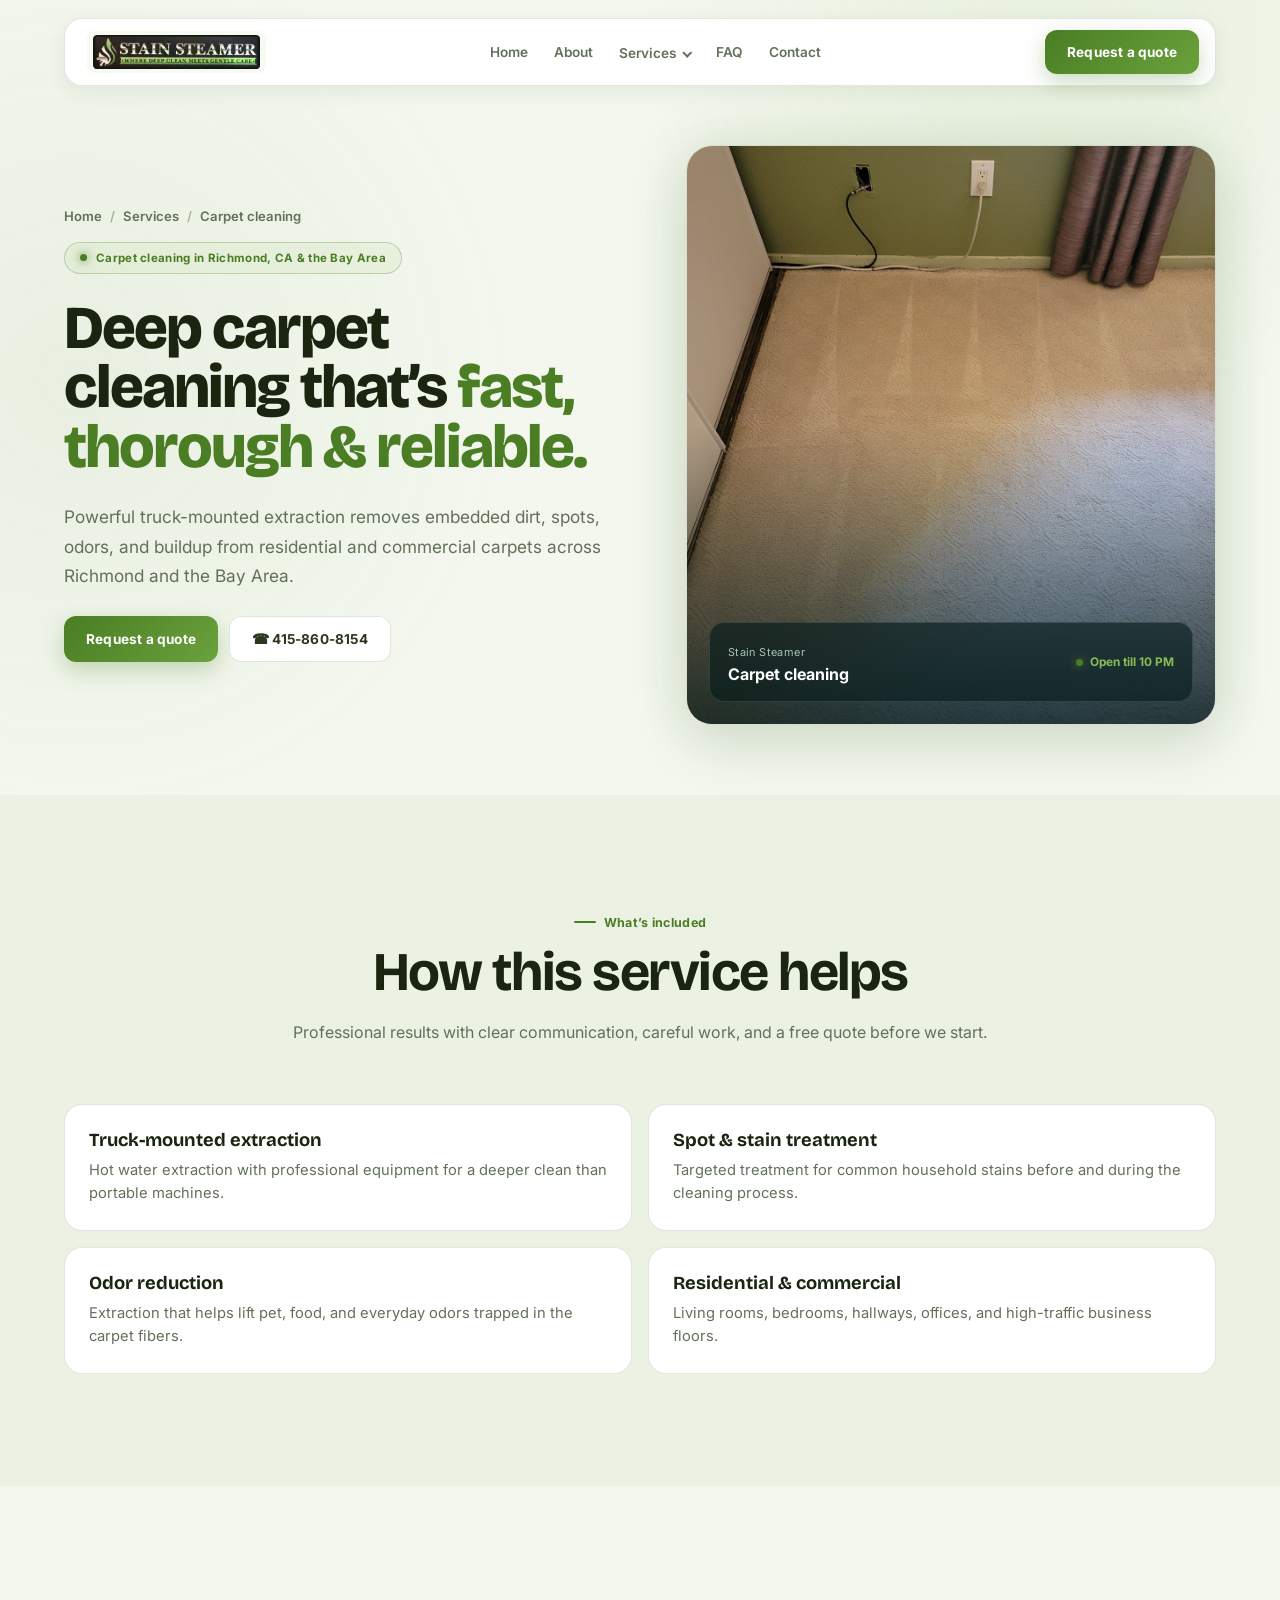
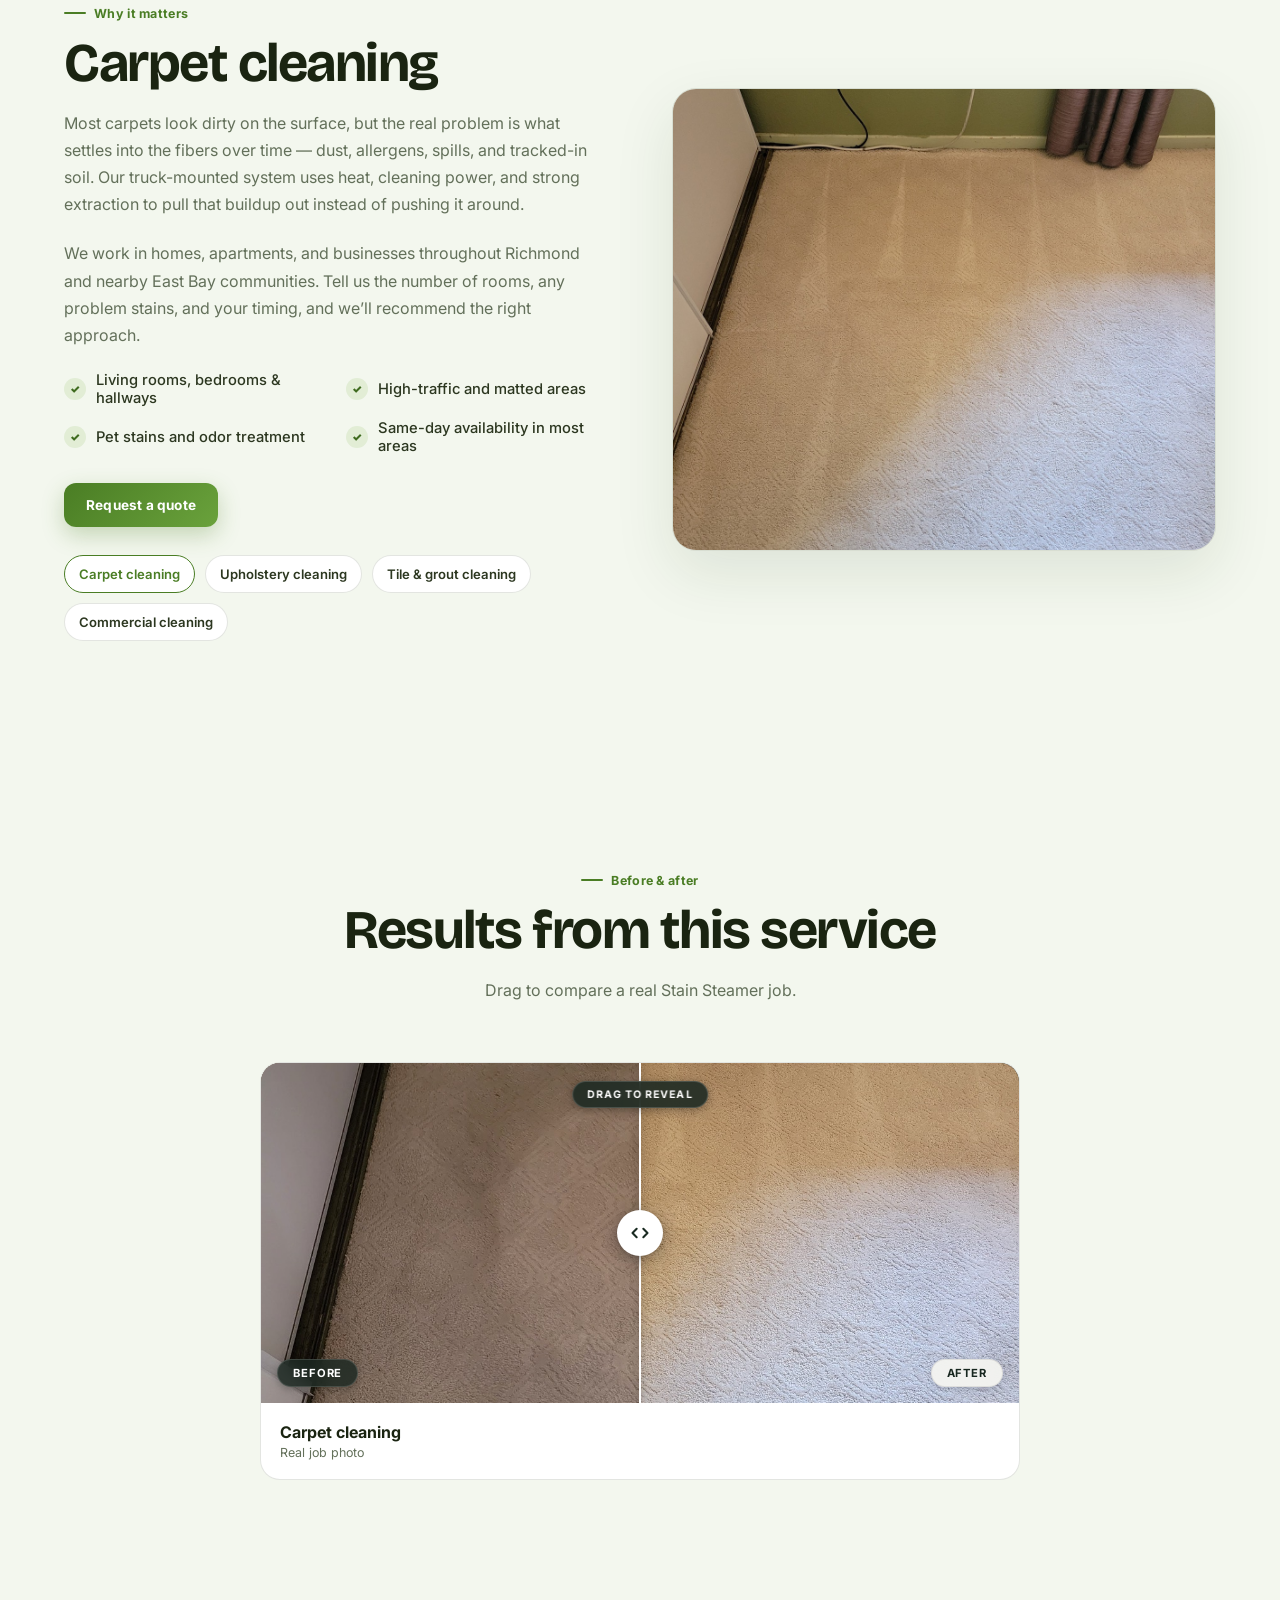
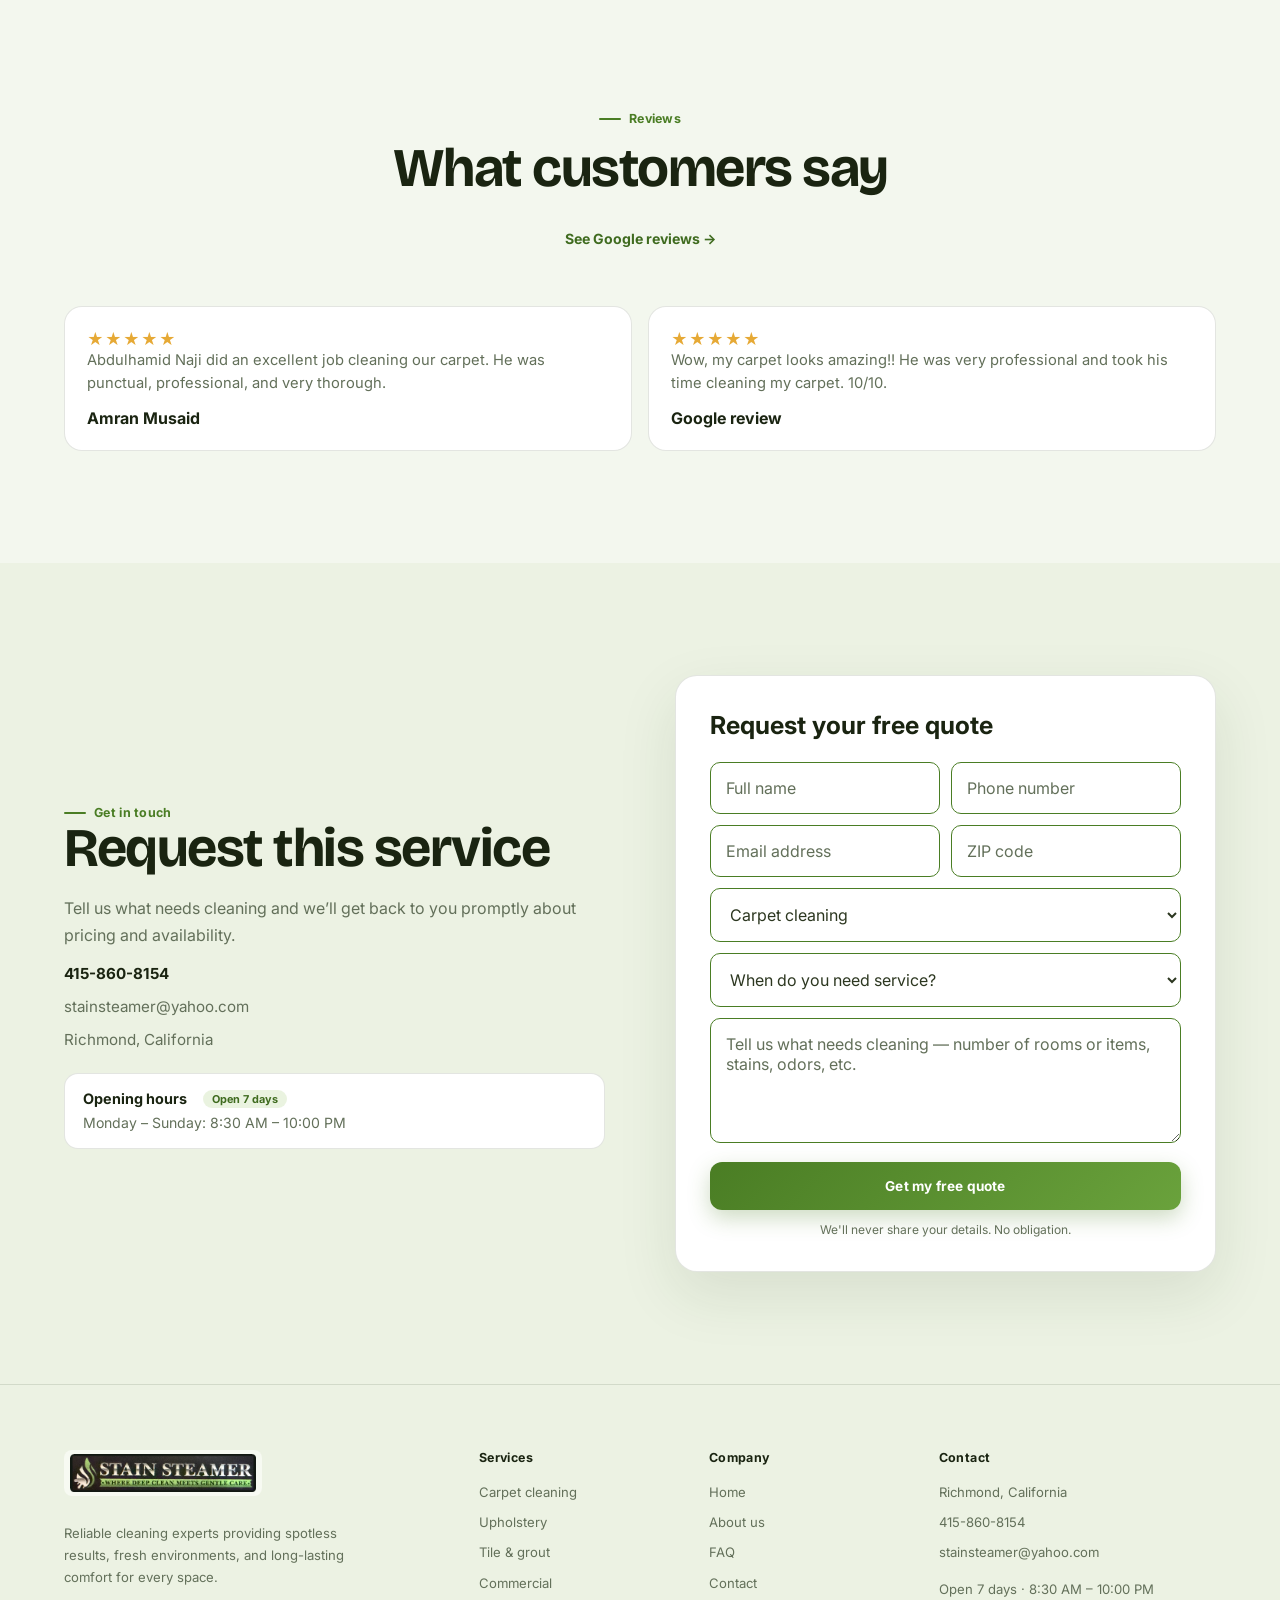
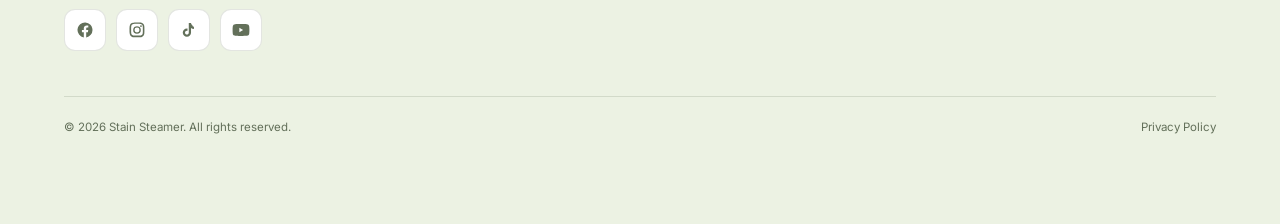
==== carpet-cleaning.html @ f177afd9 "hello" ====
<!DOCTYPE html>
<html lang="en">
  <head>
    <meta charset="UTF-8" />
    <meta name="viewport" content="width=device-width, initial-scale=1.0" />
    <meta name="color-scheme" content="light dark" />
    <meta name="theme-color" content="#f3f7ee" media="(prefers-color-scheme: light)" />
    <meta name="theme-color" content="#10160c" media="(prefers-color-scheme: dark)" />
    <meta name="robots" content="index, follow" />
    <title>Carpet Cleaning Richmond CA | Stain Steamer</title>
    <meta name="description" content="Professional truck-mounted carpet cleaning in Richmond, CA and the East Bay. Deep extraction for homes and businesses. Safe, thorough, and available 7 days a week." />
    <link rel="canonical" href="https://stainsteamerz.com/carpet-cleaning.html" />
    <link rel="icon" type="image/svg+xml" href="data:image/svg+xml,%3Csvg xmlns='http://www.w3.org/2000/svg' viewBox='0 0 36 36'%3E%3Crect width='36' height='36' rx='9' fill='%23f3f7ee'/%3E%3Cpath d='M27.5 8C15.5 8 9 15 9 23c0 1.3.2 2.6.6 3.8C21.5 25 27.5 17 27.5 8Z' fill='%234a7d24'/%3E%3Cpath d='M12 25.6C16 18.4 20.6 13.4 26 9.4' stroke='%238abb55' stroke-width='1.9' fill='none' stroke-linecap='round'/%3E%3C/svg%3E" />
    <link rel="preconnect" href="https://fonts.googleapis.com" />
    <link rel="preconnect" href="https://fonts.gstatic.com" crossorigin />
    <link href="https://fonts.googleapis.com/css2?family=Bricolage+Grotesque:opsz,wght@12..96,600;12..96,700;12..96,800&family=Inter:wght@400;500;600;700&display=swap" rel="stylesheet" />
    <link rel="stylesheet" href="style.css?v=20260921-8" />
    <script type="application/ld+json">
      {
        "@context": "https://schema.org",
        "@type": "Service",
        "name": "Carpet cleaning",
        "provider": {
          "@type": "LocalBusiness",
          "name": "Stain Steamer",
          "telephone": "+1-415-860-8154",
          "areaServed": "Richmond, CA"
        },
        "areaServed": "Richmond, CA",
        "serviceType": "Carpet cleaning"
      }
    </script>
  </head>
  <body>
    <a class="skip-link" href="#top">Skip to content</a>
    <header class="site-header">
      <div class="container nav">
        <a class="logo" href="index.html" aria-label="Stain Steamer home">
          <img src="images/logo.png" alt="Stain Steamer - Where Deep Clean Meets Gentle Care" class="logo-img" width="200" height="41" />
        </a>
        <nav class="desktop-nav" aria-label="Main navigation">
          <a href="index.html">Home</a>
          <a href="index.html#about">About</a>
      <div class="has-dropdown">
        <button type="button" class="nav-drop-toggle" aria-expanded="false" aria-haspopup="true">
          Services
          <span class="chevron" aria-hidden="true"></span>
        </button>
        <div class="nav-dropdown" role="menu">
          <a href="carpet-cleaning.html" role="menuitem" aria-current="page">Carpet cleaning</a>
          <a href="upholstery-cleaning.html" role="menuitem">Upholstery cleaning</a>
          <a href="tile-grout-cleaning.html" role="menuitem">Tile &amp; grout cleaning</a>
          <a href="commercial-cleaning.html" role="menuitem">Commercial cleaning</a>
        </div>
      </div>
          <a href="index.html#faq">FAQ</a>
          <a href="index.html#quote">Contact</a>
        </nav>
        <div class="nav-actions">
          <a href="#quote" class="btn nav-quote">Request a quote</a>
          <button class="menu-toggle" id="menuToggle" type="button" aria-label="Open menu" aria-expanded="false">
            <span></span><span></span><span></span>
          </button>
        </div>
      </div>
      <nav class="mobile-menu container" id="mobileMenu" aria-label="Mobile navigation">
        <a href="index.html">Home</a>
        <a href="index.html#about">About</a>
    <div class="has-dropdown">
      <button type="button" class="nav-drop-toggle" aria-expanded="false">
        Services
        <span class="chevron" aria-hidden="true"></span>
      </button>
      <div class="mobile-drop-panel">
        <a href="carpet-cleaning.html" aria-current="page">Carpet cleaning</a>
        <a href="upholstery-cleaning.html">Upholstery cleaning</a>
        <a href="tile-grout-cleaning.html">Tile &amp; grout cleaning</a>
        <a href="commercial-cleaning.html">Commercial cleaning</a>
      </div>
    </div>
        <a href="index.html#faq">FAQ</a>
        <a href="#quote" class="btn">Request a quote</a>
      </nav>
    </header>

    <main id="top">
      <section class="hero page-hero">
        <div class="container hero-grid">
          <div class="hero-content reveal">
            <div class="breadcrumb">
              <a href="index.html">Home</a>
              <span class="sep">/</span>
              <span>Services</span>
              <span class="sep">/</span>
              <span>Carpet cleaning</span>
            </div>
            <div class="hero-badge">
              <span class="dot"></span>
              Carpet cleaning in Richmond, CA &amp; the Bay Area
            </div>
            <h1>Deep carpet cleaning that’s <span class="accent">fast, thorough &amp; reliable.</span></h1>
            <p class="hero-copy">Powerful truck-mounted extraction removes embedded dirt, spots, odors, and buildup from residential and commercial carpets across Richmond and the Bay Area.</p>
            <div class="hero-actions">
              <a href="#quote" class="btn">Request a quote</a>
              <a href="tel:4158608154" class="btn btn-secondary">☎ 415-860-8154</a>
            </div>
          </div>
          <div class="visual reveal">
            <img src="images/room-after.jpeg" alt="Freshly cleaned carpet by Stain Steamer" width="1200" height="900" />
            <div class="visual-overlay"></div>
            <div class="visual-info">
              <div>
                <small>Stain Steamer</small>
                <strong>Carpet cleaning</strong>
              </div>
              <div class="availability">
                <span class="dot"></span>
                Open till 10 PM
              </div>
            </div>
          </div>
        </div>
      </section>

      <section class="section alt-section" id="details">
        <div class="container">
          <div class="section-title reveal">
            <div class="eyebrow">What’s included</div>
            <h2>How this service helps</h2>
            <p>Professional results with clear communication, careful work, and a free quote before we start.</p>
          </div>
          <div class="include-grid">
        <article class="include-card reveal">
          <h3>Truck-mounted extraction</h3>
          <p>Hot water extraction with professional equipment for a deeper clean than portable machines.</p>
        </article>
        <article class="include-card reveal">
          <h3>Spot & stain treatment</h3>
          <p>Targeted treatment for common household stains before and during the cleaning process.</p>
        </article>
        <article class="include-card reveal">
          <h3>Odor reduction</h3>
          <p>Extraction that helps lift pet, food, and everyday odors trapped in the carpet fibers.</p>
        </article>
        <article class="include-card reveal">
          <h3>Residential & commercial</h3>
          <p>Living rooms, bedrooms, hallways, offices, and high-traffic business floors.</p>
        </article>
          </div>
        </div>
      </section>

      <section class="section">
        <div class="container about-grid">
          <div class="about-copy reveal">
            <div class="eyebrow">Why it matters</div>
            <h2>Carpet cleaning</h2>
        <p>Most carpets look dirty on the surface, but the real problem is what settles into the fibers over time — dust, allergens, spills, and tracked-in soil. Our truck-mounted system uses heat, cleaning power, and strong extraction to pull that buildup out instead of pushing it around.</p>
        <p>We work in homes, apartments, and businesses throughout Richmond and nearby East Bay communities. Tell us the number of rooms, any problem stains, and your timing, and we’ll recommend the right approach.</p>
            <ul class="checklist">
          <li><span class="check">✓</span> Living rooms, bedrooms & hallways</li>
          <li><span class="check">✓</span> High-traffic and matted areas</li>
          <li><span class="check">✓</span> Pet stains and odor treatment</li>
          <li><span class="check">✓</span> Same-day availability in most areas</li>
            </ul>
            <a href="#quote" class="btn">Request a quote</a>
            <div class="other-services" aria-label="Other services">
          <a href="carpet-cleaning.html" aria-current="page">Carpet cleaning</a>
          <a href="upholstery-cleaning.html">Upholstery cleaning</a>
          <a href="tile-grout-cleaning.html">Tile &amp; grout cleaning</a>
          <a href="commercial-cleaning.html">Commercial cleaning</a>
            </div>
          </div>
          <div class="about-media reveal">
            <img src="images/room-after.jpeg" alt="Freshly cleaned carpet by Stain Steamer" loading="lazy" decoding="async" />
          </div>
        </div>
      </section>

      <section class="section service-page-results" id="results">
        <div class="container">
          <div class="section-title reveal">
            <div class="eyebrow">Before &amp; after</div>
            <h2>Results from this service</h2>
            <p>Drag to compare a real Stain Steamer job.</p>
          </div>
          <div class="results-grid">
            <article class="result-card reveal">
              <div class="result-images before-after-slider" style="--slider-pos: 50%;">
                <div class="slider-layer after-img">
                  <img src="images/room-after.jpeg" alt="Room carpet after cleaning" loading="lazy" decoding="async" draggable="false" />
                </div>
                <div class="slider-layer before-img">
                  <img src="images/room-before.jpeg" alt="Room carpet before cleaning" loading="lazy" decoding="async" draggable="false" />
                </div>
                <div class="slider-handle" aria-hidden="true">
                  <div class="slider-line"></div>
                  <span class="slider-badge-reveal">DRAG TO REVEAL</span>
                  <div class="slider-circle">
                    <svg width="20" height="20" viewBox="0 0 24 24" fill="none" stroke="currentColor" stroke-width="2.5" stroke-linecap="round" stroke-linejoin="round">
                      <polyline points="8 17 3 12 8 7"></polyline>
                      <polyline points="16 7 21 12 16 17"></polyline>
                    </svg>
                  </div>
                </div>
                <span class="slider-badge slider-badge-before" aria-hidden="true">Before</span>
                <span class="slider-badge slider-badge-after" aria-hidden="true">After</span>
                <input type="range" min="0" max="100" value="50" class="slider-range" aria-label="Drag to compare carpet before and after cleaning" />
              </div>
              <div class="result-content">
                <strong>Carpet cleaning</strong>
                <span>Real job photo</span>
              </div>
            </article>
          </div>
        </div>
      </section>
      <section class="section">
        <div class="container">
          <div class="section-title reveal">
            <div class="eyebrow">Reviews</div>
            <h2>What customers say</h2>
            <a class="google-reviews-link" href="https://www.google.com/search?q=Stain+Steamer+Carpet+Cleaning+Richmond+CA+reviews" target="_blank" rel="noopener">See Google reviews →</a>
          </div>
          <div class="mini-reviews">
            <article class="mini-review reveal">
              <div class="stars">★★★★★</div>
              <p>Abdulhamid Naji did an excellent job cleaning our carpet. He was punctual, professional, and very thorough.</p>
              <strong>Amran Musaid</strong>
            </article>
            <article class="mini-review reveal">
              <div class="stars">★★★★★</div>
              <p>Wow, my carpet looks amazing!! He was very professional and took his time cleaning my carpet. 10/10.</p>
              <strong>Google review</strong>
            </article>
          </div>
        </div>
      </section>
      <section class="section alt-section" id="quote">
        <div class="container quote-grid">
          <div class="quote-copy reveal">
            <div class="eyebrow">Get in touch</div>
            <h2>Request this service</h2>
            <p>Tell us what needs cleaning and we’ll get back to you promptly about pricing and availability.</p>
            <div class="contact">
              <strong>415-860-8154</strong>
            </div>
            <div class="contact">stainsteamer@yahoo.com</div>
            <div class="contact">Richmond, California</div>
            <div class="contact-hours">
              <strong>Opening hours <span class="open-pill">Open 7 days</span></strong>
              <span>Monday – Sunday: 8:30 AM – 10:00 PM</span>
            </div>
          </div>
          <form class="quote-form reveal" id="quoteForm">
            <h3>Request your free quote</h3>
            <input type="hidden" name="access_key" value="PASTE_YOUR_ACCESS_KEY_HERE" />
            <input type="hidden" name="subject" value="New quote request — Stain Steamer website" />
            <input type="hidden" name="from_name" value="Stain Steamer website" />
            <input type="checkbox" name="botcheck" class="hidden" style="display: none" tabindex="-1" autocomplete="off" />
            <div class="form-row">
              <input type="text" name="name" autocomplete="name" placeholder="Full name" required />
              <input type="tel" name="phone" autocomplete="tel" placeholder="Phone number" required />
            </div>
            <div class="form-row">
              <input type="email" name="email" autocomplete="email" placeholder="Email address" />
              <input type="text" name="zip" autocomplete="postal-code" placeholder="ZIP code" />
            </div>
            <select name="service" required>
          <option value="">Select a cleaning service</option>
          <option selected>Carpet cleaning</option>
          <option>Upholstery cleaning</option>
          <option>Tile &amp; grout cleaning</option>
          <option>Commercial cleaning</option>
          <option>Other</option>
            </select>
            <select name="timeline">
              <option value="">When do you need service?</option>
              <option>Today</option>
              <option>Tomorrow</option>
              <option>This week</option>
              <option>Flexible</option>
            </select>
            <textarea name="details" placeholder="Tell us what needs cleaning — number of rooms or items, stains, odors, etc."></textarea>
            <button type="submit" class="btn">Get my free quote</button>
            <p class="form-note">We'll never share your details. No obligation.</p>
          </form>
        </div>
      </section>
    </main>

    <footer>
      <div class="container">
        <div class="footer-grid">
          <div>
            <a class="logo" href="index.html" aria-label="Stain Steamer home">
              <img src="images/logo.png" alt="Stain Steamer - Where Deep Clean Meets Gentle Care" class="logo-img" width="200" height="41" />
            </a>
            <p>Reliable cleaning experts providing spotless results, fresh environments, and long-lasting comfort for every space.</p>
            <div class="footer-socials" aria-label="Social media">

          <a href="https://www.facebook.com/profile.php?id=61579876825430" aria-label="Facebook" target="_blank" rel="noopener">
            <svg viewBox="0 0 24 24"><path d="M22 12a10 10 0 1 0-11.6 9.9v-7H7.9V12h2.5V9.8c0-2.5 1.5-3.9 3.8-3.9 1.1 0 2.2.2 2.2.2v2.5h-1.2c-1.2 0-1.6.7-1.6 1.5V12h2.7l-.4 2.9h-2.3v7A10 10 0 0 0 22 12Z"/></svg>
          </a>
          <a href="https://www.instagram.com/stainsteamer" aria-label="Instagram" target="_blank" rel="noopener">
            <svg viewBox="0 0 24 24"><path d="M12 2c2.7 0 3.1 0 4.1.1 1.1 0 1.8.2 2.4.5.7.2 1.2.6 1.7 1.1.5.5.9 1 1.1 1.7.3.6.5 1.3.5 2.4.1 1 .1 1.4.1 4.1s0 3.1-.1 4.1c0 1.1-.2 1.8-.5 2.4a4.7 4.7 0 0 1-1.1 1.7 4.7 4.7 0 0 1-1.7 1.1c-.6.3-1.3.5-2.4.5-1 .1-1.4.1-4.1.1s-3.1 0-4.1-.1c-1.1 0-1.8-.2-2.4-.5a4.7 4.7 0 0 1-1.7-1.1 4.7 4.7 0 0 1-1.1-1.7c-.3-.6-.5-1.3-.5-2.4C2 15.1 2 14.7 2 12s0-3.1.1-4.1c0-1.1.2-1.8.5-2.4A4.7 4.7 0 0 1 3.7 3.8 4.7 4.7 0 0 1 5.4 2.7c.6-.3 1.3-.5 2.4-.5C8.9 2 9.3 2 12 2Zm0 1.8c-2.7 0-3 0-4 .1-.9 0-1.4.2-1.7.3-.4.2-.7.4-1 .7-.3.3-.5.6-.7 1-.1.3-.3.8-.3 1.7-.1 1-.1 1.3-.1 4s0 3 .1 4c0 .9.2 1.4.3 1.7.2.4.4.7.7 1 .3.3.6.5 1 .7.3.1.8.3 1.7.3 1 .1 1.3.1 4 .1s3 0 4-.1c.9 0 1.4-.2 1.7-.3.4-.2.7-.4 1-.7.3-.3.5-.6.7-1 .1-.3.3-.8.3-1.7.1-1 .1-1.3.1-4s0-3-.1-4c0-.9-.2-1.4-.3-1.7a2.7 2.7 0 0 0-.7-1 2.7 2.7 0 0 0-1-.7c-.3-.1-.8-.3-1.7-.3-1-.1-1.3-.1-4-.1Zm0 3.1a5.1 5.1 0 1 1 0 10.2 5.1 5.1 0 0 1 0-10.2Zm0 1.8a3.3 3.3 0 1 0 0 6.6 3.3 3.3 0 0 0 0-6.6Zm5.3-3.1a1.2 1.2 0 1 1 0 2.4 1.2 1.2 0 0 1 0-2.4Z"/></svg>
          </a>
          <a href="https://www.tiktok.com/@stainsteamercarpetclean" aria-label="TikTok" target="_blank" rel="noopener">
            <svg viewBox="0 0 24 24"><path d="M16.6 5.8c-1-.7-1.7-1.7-1.9-2.9V2.5h-3v13c0 1.4-1.1 2.5-2.5 2.5S6.7 16.9 6.7 15.5 7.8 13 9.2 13c.3 0 .5 0 .8.1v-3c-.3 0-.5-.1-.8-.1a5.5 5.5 0 1 0 5.5 5.5V9.3c1.1.8 2.5 1.3 3.9 1.3v-3c-.8 0-1.5-.3-2-.8Z"/></svg>
          </a>
          <a href="https://youtube.com/@stainsteamer" aria-label="YouTube" target="_blank" rel="noopener">
            <svg viewBox="0 0 24 24"><path d="M23 7.5s-.2-1.6-.9-2.3c-.9-.9-1.8-.9-2.3-1C16.7 4 12 4 12 4h0s-4.7 0-7.8.2c-.5.1-1.4.1-2.3 1-.7.7-.9 2.3-.9 2.3S.8 9.4.8 11.3v1.4c0 1.9.2 3.8.2 3.8s.2 1.6.9 2.3c.9.9 2 .9 2.5 1 1.8.2 7.6.2 7.6.2s4.7 0 7.8-.2c.5-.1 1.4-.1 2.3-1 .7-.7.9-2.3.9-2.3s.2-1.9.2-3.8v-1.4c0-1.9-.2-3.8-.2-3.8ZM9.8 15.1V8.9l5 3.1-5 3.1Z"/></svg>
          </a>

            </div>
          </div>
          <div>
            <h4>Services</h4>
            <a href="carpet-cleaning.html" aria-current="page">Carpet cleaning</a>
            <a href="upholstery-cleaning.html">Upholstery</a>
            <a href="tile-grout-cleaning.html">Tile &amp; grout</a>
            <a href="commercial-cleaning.html">Commercial</a>
          </div>
          <div>
            <h4>Company</h4>
            <a href="index.html">Home</a>
            <a href="index.html#about">About us</a>
            <a href="index.html#faq">FAQ</a>
            <a href="index.html#quote">Contact</a>
          </div>
          <div>
            <h4>Contact</h4>
            <p>Richmond, California</p>
            <a href="tel:4158608154">415-860-8154</a>
            <a href="mailto:stainsteamer@yahoo.com">stainsteamer@yahoo.com</a>
            <p>Open 7 days · 8:30 AM – 10:00 PM</p>
          </div>
        </div>
        <div class="copyright">
          <span>© <span id="year">2026</span> Stain Steamer. All rights reserved.</span>
          <span><a href="privacy-policy.html">Privacy Policy</a></span>
        </div>
      </div>
    </footer>
    <a href="tel:4158608154" class="mobile-call">☎ Call 415-860-8154</a>
    <script src="script.js?v=20260921-6" defer></script>
  </body>
</html>
---- style.css ----
/* =========================================
STAIN STEAMER
Palette grounded in water, steam & fresh-clean.
One bold color (teal) spent on the hero + CTAs;
everything else kept quiet and disciplined.
========================================= */
/* =========================================
LIGHT MODE (default)
========================================= */

:root {
  color-scheme: light dark;

  --bg: #f3f7ee;
  --bg2: #ecf2e3;
  --surface: #ffffff;
  --surface2: #f2f6ec;

  --text: #2c3720;
  --heading: #1a2411;
  --muted: #63705a;

  /* Brand leaf green — pulled from the logo */
  --green: #4a7d24; /* primary fill / buttons (white text passes AA) */
  --green-deep: #3f6b1f; /* links & eyebrows on light bg */
  --leaf: #8abb55; /* bright highlight from the logo, decorative */

  /* Warm accent, used sparingly (stars only) */
  --gold: #e6a935;

  --border: rgba(26, 45, 12, 0.12);
  --nav-bg: #ffffff;
  --dropdown-bg: #ffffff;
  --input-bg: #ffffff;

  --shadow: 0 22px 60px rgba(30, 55, 15, 0.1);
  --shadow-sm: 0 6px 20px rgba(30, 55, 15, 0.07);
  --glow: 0 0 60px rgba(74, 125, 36, 0.14);

  /* Gradients — kept tight so white button text stays readable */
  --grad-green: linear-gradient(135deg, #4a7d24, #6aa23c);
  --btn-text: #ffffff;
}

/* =========================================
  AUTOMATIC DARK MODE
  Follows the OS / device setting.
  ========================================= */

@media (prefers-color-scheme: dark) {
  :root {
    --bg: #10160c;
    --bg2: #131b0d;
    --surface: #18210f;
    --surface2: #1c2713;

    --text: #e3ead8;
    --heading: #f3f7ec;
    --muted: #99a88b;

    --green: #86c352; /* brightened leaf for dark backgrounds */
    --green-deep: #6aa23c;
    --leaf: #a6d977;

    --gold: #f2c14e;

    --border: rgba(180, 220, 150, 0.13);
    --nav-bg: #131b0d;
    --dropdown-bg: #24351a;
    --input-bg: rgba(255, 255, 255, 0.04);

    --shadow: 0 28px 70px rgba(0, 0, 0, 0.42);
    --shadow-sm: 0 8px 24px rgba(0, 0, 0, 0.32);
    --glow: 0 0 60px rgba(134, 195, 82, 0.2);

    --grad-green: linear-gradient(135deg, #6aa23c, #8abb55);
    --btn-text: #0e1f07;
  }
}
/* =========================================
  RESET
  ========================================= */

* {
  box-sizing: border-box;
  margin: 0;
  padding: 0;
}
html {
  scroll-behavior: smooth;
  scroll-padding-top: 110px;
}
body {
  font-family: Inter, -apple-system, BlinkMacSystemFont, "Segoe UI", sans-serif;
  background: var(--bg);
  color: var(--text);
  overflow-x: hidden;
  -webkit-font-smoothing: antialiased;
  transition: background-color 0.3s ease, color 0.3s ease;
}

/* Soft steam wash in the corners */
body::before {
  content: "";
  position: fixed;
  inset: 0;
  z-index: -1;
  pointer-events: none;
  background: radial-gradient(
      circle at 82% 4%,
      rgba(138, 187, 85, 0.1),
      transparent 30%
    ),
    radial-gradient(circle at 6% 42%, rgba(74, 125, 36, 0.06), transparent 34%);
}

a {
  color: inherit;
  text-decoration: none;
}

img {
  width: 100%;
  display: block;
}

button,
input,
select,
textarea {
  font: inherit;
}

/* =========================================
  DISPLAY / HEADING TYPE
  Bricolage Grotesque for personality,
  Inter for body. Loaded in the HTML head.
  ========================================= */

.logo,
.hero h1,
.page-hero h1,
.section-title h2,
.area-grid h2,
.quote-copy h2,
.faq-head h2,
.same-day-box h2,
.about-copy h2,
.service-content h3,
.include-card h3 {
  font-family: "Bricolage Grotesque", Inter, sans-serif;
}

/* =========================================
  ACCESSIBILITY
  ========================================= */

button:focus-visible,
a:focus-visible,
input:focus-visible,
select:focus-visible,
textarea:focus-visible {
  outline: 3px solid var(--green);
  outline-offset: 3px;
}

/* =========================================
  GLOBAL
  ========================================= */

.container {
  width: min(1180px, 90%);
  margin: 0 auto;
}

.section {
  padding: 112px 0;
}

.alt-section {
  background: var(--bg2);
}

.eyebrow {
  display: inline-flex;
  align-items: center;
  gap: 8px;
  color: var(--green);
  font-size: 0.78rem;
  font-weight: 700;
  letter-spacing: 0.3px;
}

.eyebrow::before {
  content: "";
  width: 22px;
  height: 2px;
  border-radius: 2px;
  background: var(--green);
}

.section-title {
  text-align: center;
  max-width: 720px;
  margin: 0 auto 58px;
}

.section-title .eyebrow {
  margin-bottom: 14px;
}

.section-title h2,
.area-grid h2,
.quote-copy h2,
.about-copy h2 {
  color: var(--heading);
  font-size: clamp(2.2rem, 5vw, 3.4rem);
  line-height: 1.05;
  letter-spacing: -1.5px;
  margin: 0 0 18px;
}

.section-title p,
.area-grid p,
.quote-copy p {
  color: var(--muted);
  line-height: 1.7;
}

/* =========================================
  NAV
  ========================================= */

.site-header {
  position: fixed;
  top: 18px;
  left: 0;
  right: 0;
  z-index: 1000;
}

.nav {
  min-height: 68px;
  display: flex;
  align-items: center;
  justify-content: space-between;
  gap: 20px;
  padding: 0 16px 0 22px;
  overflow: visible;
  background: var(--nav-bg);
  border: 1px solid var(--border);
  border-radius: 18px;
  box-shadow: var(--shadow-sm);
}

.logo {
  display: inline-flex;
  align-items: center;
  text-decoration: none;
  line-height: 1;
}

.logo-img {
  height: 42px;
  width: auto;
  max-width: 220px;
  object-fit: contain;
  display: block;
  border-radius: 8px;
  background: #f7faf2;
  padding: 4px 6px;
  transition: transform 0.2s ease;
}

.logo:hover .logo-img {
  transform: scale(1.02);
}

footer .logo-img {
  height: 46px;
  max-width: 240px;
  margin-bottom: 12px;
}

.desktop-nav {
  display: flex;
  align-items: center;
  gap: 26px;
}

.desktop-nav a,
.desktop-nav .nav-drop-toggle {
  font-size: 0.85rem;
  font-weight: 600;
  color: var(--muted);
  transition: color 0.2s;
}

.desktop-nav a:hover,
.desktop-nav .nav-drop-toggle:hover,
.desktop-nav .has-dropdown.open .nav-drop-toggle,
.desktop-nav a[aria-current="page"] {
  color: var(--green);
}

.has-dropdown {
  position: relative;
}

.nav-drop-toggle {
  display: inline-flex;
  align-items: center;
  gap: 7px;
  padding: 0;
  border: 0;
  background: none;
  cursor: pointer;
  font: inherit;
}

.nav-drop-toggle .chevron {
  width: 7px;
  height: 7px;
  border-right: 2px solid currentColor;
  border-bottom: 2px solid currentColor;
  transform: rotate(45deg) translateY(-1px);
  transition: transform 0.2s ease;
}

.has-dropdown.open .nav-drop-toggle .chevron {
  transform: rotate(225deg) translateY(-1px);
}

.nav-dropdown {
  position: absolute;
  top: calc(100% + 14px);
  left: 50%;
  min-width: 240px;
  padding: 8px;
  background: #f7faf2;
  border: 1px solid rgba(26, 45, 12, 0.14);
  border-radius: 14px;
  box-shadow: 0 18px 44px rgba(0, 0, 0, 0.28);
  transform: translateX(-50%) translateY(6px);
  opacity: 0;
  visibility: hidden;
  pointer-events: none;
  z-index: 40;
  transition: opacity 0.18s ease, transform 0.18s ease, visibility 0.18s ease;
}

.desktop-nav .has-dropdown:hover .nav-dropdown,
.desktop-nav .has-dropdown:focus-within .nav-dropdown,
.desktop-nav .has-dropdown.open .nav-dropdown {
  opacity: 1;
  visibility: visible;
  pointer-events: auto;
  transform: translateX(-50%) translateY(0);
}

.desktop-nav .nav-dropdown a {
  display: block;
  padding: 11px 12px;
  border-radius: 10px;
  color: #1a2411;
  font-size: 0.84rem;
  font-weight: 600;
  white-space: nowrap;
}

.desktop-nav .nav-dropdown a:hover,
.desktop-nav .nav-dropdown a[aria-current="page"] {
  background: rgba(74, 125, 36, 0.12);
  color: #4a7d24;
}

.mobile-drop-panel {
  display: none;
  padding: 0 4px 8px 12px;
}

.nav-actions {
  display: flex;
  align-items: center;
  gap: 10px;
}

/* =========================================
  BUTTON
  ========================================= */

.btn {
  display: inline-flex;
  align-items: center;
  justify-content: center;
  gap: 8px;
  padding: 14px 22px;
  border: 0;
  border-radius: 12px;
  background: var(--grad-green);
  color: var(--btn-text);
  font-size: 0.85rem;
  font-weight: 700;
  letter-spacing: 0.2px;
  cursor: pointer;
  box-shadow: 0 8px 22px rgba(74, 125, 36, 0.28);
  transition: transform 0.22s ease, box-shadow 0.22s ease;
}

.btn:hover {
  transform: translateY(-2px);
  box-shadow: 0 14px 34px rgba(74, 125, 36, 0.36);
}

.btn-secondary {
  background: var(--surface);
  color: var(--text);
  border: 1px solid var(--border);
  box-shadow: none;
}

.btn-secondary:hover {
  border-color: var(--green);
  color: var(--green);
  box-shadow: none;
}

/* =========================================
  HAMBURGER
  ========================================= */

.menu-toggle {
  width: 42px;
  height: 42px;
  display: none;
  place-items: center;
  padding: 10px;
  border: 1px solid var(--border);
  border-radius: 12px;
  background: var(--surface);
  color: var(--text);
  cursor: pointer;
}

.menu-toggle span {
  width: 19px;
  height: 2px;
  display: block;
  margin: 3px auto;
  border-radius: 20px;
  background: currentColor;
}

.mobile-menu {
  display: none;
}

/* =========================================
  HERO
  ========================================= */

.hero {
  min-height: 100svh;
  display: flex;
  align-items: center;
  padding: 145px 0 85px;
}

.hero-grid {
  display: grid;
  grid-template-columns: 1.05fr 1fr;
  align-items: center;
  gap: 65px;
}

.hero-badge {
  display: inline-flex;
  align-items: center;
  gap: 9px;
  padding: 8px 15px;
  border: 1px solid rgba(74, 125, 36, 0.28);
  background: rgba(138, 187, 85, 0.08);
  border-radius: 50px;
  color: var(--green);
  font-size: 0.72rem;
  font-weight: 700;
  letter-spacing: 0.3px;
  margin-bottom: 24px;
}

.dot {
  width: 7px;
  height: 7px;
  border-radius: 50%;
  background: var(--green);
  box-shadow: 0 0 10px var(--green);
}

.hero h1 {
  color: var(--heading);
  font-size: clamp(3rem, 6.4vw, 5rem);
  line-height: 0.98;
  letter-spacing: -2.5px;
  font-weight: 800;
}

.hero h1 .accent {
  color: var(--green);
}

.hero-copy {
  max-width: 540px;
  margin: 26px 0;
  color: var(--muted);
  font-size: 1.08rem;
  line-height: 1.7;
}

.hero-actions {
  display: flex;
  flex-wrap: wrap;
  gap: 11px;
}

.hero-trust {
  display: flex;
  flex-wrap: wrap;
  gap: 10px 22px;
  margin-top: 30px;
  color: var(--muted);
  font-size: 0.82rem;
  font-weight: 600;
}

.hero-trust span {
  display: inline-flex;
  align-items: center;
  gap: 7px;
}

.hero-trust .tick {
  color: var(--green);
  font-weight: 800;
}

/* =========================================
  HERO IMAGE
  ========================================= */

.visual {
  position: relative;
  height: 580px;
  overflow: hidden;
  border: 1px solid var(--border);
  border-radius: 26px;
  box-shadow: var(--shadow), var(--glow);
}

.visual > img {
  width: 100%;
  height: 100%;
  object-fit: cover;
}

.visual-overlay {
  position: absolute;
  inset: 0;
  background: linear-gradient(to top, rgba(6, 27, 26, 0.82), transparent 52%);
}

.visual-info {
  position: absolute;
  left: 22px;
  right: 22px;
  bottom: 22px;
  display: flex;
  align-items: center;
  justify-content: space-between;
  gap: 15px;
  padding: 17px 18px;
  background: rgba(6, 27, 26, 0.62);
  color: #ffffff;
  border: 1px solid rgba(255, 255, 255, 0.12);
  border-radius: 15px;
  backdrop-filter: blur(16px);
}

.visual-info small {
  color: #a7c4c0;
  font-size: 0.68rem;
  letter-spacing: 0.4px;
}

.visual-info strong {
  display: block;
  margin-top: 4px;
  font-weight: 700;
}

.availability {
  display: flex;
  align-items: center;
  gap: 7px;
  color: var(--leaf);
  font-size: 0.74rem;
  font-weight: 700;
  white-space: nowrap;
}

/* =========================================
  TRUST BAR
  ========================================= */

.trust {
  border-top: 1px solid var(--border);
  border-bottom: 1px solid var(--border);
  background: var(--surface);
}

.trust-grid {
  min-height: 104px;
  display: grid;
  grid-template-columns: repeat(4, 1fr);
  align-items: center;
}

.trust-item {
  padding: 22px 20px;
  text-align: center;
  border-right: 1px solid var(--border);
}

.trust-item {
  border-right: 0;
}

.trust-item strong {
  display: block;
  color: var(--heading);
  font-size: 1.05rem;
  margin-bottom: 5px;
}

.trust-item span {
  color: var(--muted);
  font-size: 0.72rem;
  letter-spacing: 0.3px;
}

.stars {
  color: var(--gold) !important;
  letter-spacing: 1px;
}

/* =========================================
  SERVICES (bento)
  No numbered markers — these are parallel
  categories, not an ordered sequence.
  ========================================= */

.bento {
  display: grid;
  grid-template-columns: 1fr 1fr;
  gap: 18px;
}

.service-card {
  position: relative;
  overflow: hidden;
  min-height: 320px;
  padding: 32px;
  display: flex;
  align-items: flex-end;
  background: var(--surface);
  border: 1px solid var(--border);
  border-radius: 22px;
  cursor: pointer;
  transition: transform 0.3s ease, border-color 0.3s ease;
}

.service-card img {
  position: absolute;
  inset: 0;
  width: 100%;
  height: 100%;
  object-fit: cover;
  opacity: 0.55;
  transition: transform 0.6s ease;
}

.service-card::after {
  content: "";
  position: absolute;
  inset: 0;
  background: linear-gradient(
    100deg,
    rgba(6, 27, 26, 0.94),
    rgba(6, 27, 26, 0.35) 78%
  );
}

.service-card:hover {
  transform: translateY(-5px);
  border-color: var(--green);
}

.service-card:hover img {
  transform: scale(1.05);
}

.service-content {
  z-index: 2;
  max-width: 440px;
  color: #ffffff;
}

.service-tag {
  display: inline-block;
  padding: 5px 11px;
  margin-bottom: 14px;
  background: rgba(138, 187, 85, 0.16);
  border: 1px solid rgba(138, 187, 85, 0.4);
  border-radius: 50px;
  color: var(--leaf);
  font-size: 0.68rem;
  font-weight: 700;
  letter-spacing: 0.4px;
}

.service-content h3 {
  margin: 0 0 10px;
  font-size: 1.75rem;
  font-weight: 700;
  line-height: 1.1;
}

.service-content p {
  color: #c4d4d1;
  font-size: 0.9rem;
  line-height: 1.6;
}

.service-content .service-link {
  display: inline-flex;
  align-items: center;
  gap: 6px;
  margin-top: 16px;
  color: var(--leaf);
  font-size: 0.8rem;
  font-weight: 700;
}

.service-content .service-link::after {
  content: "";
  position: absolute;
  inset: 0;
  z-index: 3;
}

.service-content .service-link:hover {
  gap: 10px;
}

/* =========================================
  RESULTS (before / after)
  The "before" tile is desaturated + darkened
  so the contrast reads even with placeholder
  photos. Swap in real job photos to replace.
  ========================================= */

.results-grid {
  display: grid;
  grid-template-columns: repeat(auto-fit, minmax(320px, 1fr));
  gap: 20px;
}

.reviews-grid {
  display: grid;
  grid-template-columns: repeat(2, 1fr);
  gap: 18px;
}

.result-card,
.review-card,
.feature-card,
.process-card {
  overflow: hidden;
  background: var(--surface);
  border: 1px solid var(--border);
  border-radius: 20px;
}

.result-images {
  position: relative;
  height: 340px;
  background: #0f1c16;
}

.before-after-slider {
  position: relative;
  height: 340px;
  overflow: hidden;
  user-select: none;
  -webkit-user-select: none;
  touch-action: pan-y;
  cursor: ew-resize;
}

.before-after-slider .slider-layer {
  position: absolute;
  inset: 0;
  width: 100%;
  height: 100%;
  overflow: hidden;
  pointer-events: none;
}

.before-after-slider .slider-layer img {
  position: absolute;
  top: 0;
  left: 0;
  width: 100%;
  height: 100%;
  object-fit: cover;
  display: block;
  user-select: none;
  -webkit-user-drag: none;
  pointer-events: none;
}

.before-after-slider .before-img {
  z-index: 2;
  clip-path: inset(0 calc(100% - var(--slider-pos, 50%)) 0 0);
  -webkit-clip-path: inset(0 calc(100% - var(--slider-pos, 50%)) 0 0);
}

.before-after-slider .after-img {
  z-index: 1;
}

/* Vertical divider handle */
.slider-handle {
  position: absolute;
  top: 0;
  bottom: 0;
  left: var(--slider-pos, 50%);
  transform: translateX(-50%);
  width: 44px;
  z-index: 4;
  pointer-events: none;
  display: flex;
  align-items: center;
  justify-content: center;
  will-change: left;
}

.slider-line {
  position: absolute;
  top: 0;
  bottom: 0;
  left: 50%;
  width: 2px;
  transform: translateX(-50%);
  background: #ffffff;
  box-shadow: 0 0 8px rgba(0, 0, 0, 0.45);
}

/* "DRAG TO REVEAL" pill badge */
.slider-badge-reveal {
  position: absolute;
  top: 18px;
  left: 50%;
  transform: translateX(-50%);
  background: rgba(28, 40, 34, 0.88);
  backdrop-filter: blur(8px);
  -webkit-backdrop-filter: blur(8px);
  color: #ffffff;
  font-size: 0.65rem;
  font-weight: 700;
  letter-spacing: 0.1em;
  text-transform: uppercase;
  white-space: nowrap;
  padding: 6px 14px;
  border-radius: 9999px;
  box-shadow: 0 2px 10px rgba(0, 0, 0, 0.35);
  border: 1px solid rgba(255, 255, 255, 0.16);
  pointer-events: none;
  user-select: none;
}

/* Center circular handle button */
.slider-circle {
  position: absolute;
  top: 50%;
  left: 50%;
  transform: translate(-50%, -50%);
  width: 46px;
  height: 46px;
  border-radius: 50%;
  background: #ffffff;
  color: #1a2b22;
  display: flex;
  align-items: center;
  justify-content: center;
  box-shadow: 0 4px 18px rgba(0, 0, 0, 0.35), 0 1px 4px rgba(0, 0, 0, 0.15);
  pointer-events: none;
  user-select: none;
  transition: transform 0.15s cubic-bezier(0.4, 0, 0.2, 1), box-shadow 0.15s cubic-bezier(0.4, 0, 0.2, 1);
}

.before-after-slider:hover .slider-circle,
.before-after-slider.is-dragging .slider-circle {
  transform: translate(-50%, -50%) scale(1.08);
  box-shadow: 0 6px 22px rgba(0, 0, 0, 0.42), 0 2px 6px rgba(0, 0, 0, 0.2);
}

/* Bottom corner badges: BEFORE and AFTER */
.slider-badge {
  position: absolute;
  bottom: 16px;
  z-index: 3;
  font-size: 0.7rem;
  font-weight: 700;
  letter-spacing: 0.08em;
  text-transform: uppercase;
  border-radius: 9999px;
  padding: 6px 15px;
  pointer-events: none;
  user-select: none;
}

.slider-badge-before {
  left: 16px;
  background: rgba(28, 40, 34, 0.82);
  color: #ffffff;
  backdrop-filter: blur(8px);
  -webkit-backdrop-filter: blur(8px);
  box-shadow: 0 2px 8px rgba(0, 0, 0, 0.28);
  border: 1px solid rgba(255, 255, 255, 0.14);
}

.slider-badge-after {
  right: 16px;
  background: rgba(246, 246, 241, 0.92);
  color: #17261f;
  backdrop-filter: blur(8px);
  -webkit-backdrop-filter: blur(8px);
  box-shadow: 0 2px 8px rgba(0, 0, 0, 0.18);
  border: 1px solid rgba(0, 0, 0, 0.08);
}

/* Range input element for keyboard accessibility */
.slider-range {
  position: absolute;
  inset: 0;
  width: 100%;
  height: 100%;
  margin: 0;
  opacity: 0;
  cursor: ew-resize;
  z-index: 10;
  -webkit-appearance: none;
  appearance: none;
  pointer-events: none;
}

.before-after-slider:focus-within .slider-circle {
  box-shadow: 0 0 0 3px var(--green), 0 4px 18px rgba(0, 0, 0, 0.35);
}

.result-content {
  display: flex;
  flex-direction: column;
  gap: 3px;
  padding: 19px;
}

.result-content strong {
  color: var(--heading);
  font-weight: 700;
}

.result-content span {
  color: var(--muted);
  font-size: 0.78rem;
}

/* =========================================
  WHY US
  ========================================= */

.why-grid,
.process-grid {
  display: grid;
  grid-template-columns: repeat(4, 1fr);
  gap: 16px;
}

.feature-card,
.process-card {
  padding: 30px;
}

.feature-card {
  transition: transform 0.25s ease, border-color 0.25s ease;
}

.feature-card:hover {
  transform: translateY(-4px);
  border-color: var(--green);
}

.feature-icon {
  width: 50px;
  height: 50px;
  display: grid;
  place-items: center;
  margin-bottom: 36px;
  background: rgba(138, 187, 85, 0.1);
  color: var(--green);
  border: 1px solid rgba(138, 187, 85, 0.22);
  border-radius: 14px;
  font-size: 1.4rem;
}

.feature-card h3,
.process-card h3 {
  margin-bottom: 9px;
  color: var(--heading);
  font-weight: 700;
}

.feature-card p,
.process-card p {
  color: var(--muted);
  font-size: 0.86rem;
  line-height: 1.6;
}

/* =========================================
  PROCESS (a genuine sequence — keep the numbers)
  ========================================= */

.process-card {
  position: relative;
  min-height: 248px;
}

.process-card .step-no {
  position: absolute;
  top: 26px;
  left: 30px;
  display: grid;
  place-items: center;
  width: 40px;
  height: 40px;
  border-radius: 11px;
  background: var(--grad-green);
  color: var(--btn-text);
  font-size: 0.95rem;
  font-weight: 800;
}

.process-card h3 {
  margin-top: 92px;
}

/* =========================================
  SAME-DAY CTA
  ========================================= */

.same-day {
  padding: 75px 0;
}

.same-day-box {
  position: relative;
  overflow: hidden;
  display: flex;
  align-items: center;
  justify-content: space-between;
  gap: 30px;
  padding: 54px;
  background: linear-gradient(120deg, var(--green-deep), var(--leaf));
  color: #04211d;
  border-radius: 28px;
  box-shadow: 0 24px 60px rgba(74, 125, 36, 0.3);
}

/* subtle steam texture */
.same-day-box::before {
  content: "";
  position: absolute;
  inset: 0;
  background: radial-gradient(
      circle at 88% 20%,
      rgba(255, 255, 255, 0.22),
      transparent 40%
    ),
    radial-gradient(
      circle at 15% 120%,
      rgba(255, 255, 255, 0.16),
      transparent 45%
    );
  pointer-events: none;
}

.same-day-box > * {
  position: relative;
}

.same-eyebrow {
  color: #04211d;
  font-size: 0.78rem;
  font-weight: 700;
  letter-spacing: 0.4px;
  opacity: 0.8;
}

.same-day-box h2 {
  margin: 8px 0;
  font-size: clamp(1.9rem, 4.6vw, 3.1rem);
  line-height: 1.02;
  letter-spacing: -1.5px;
  font-weight: 800;
}

.same-day-box p {
  color: #0a3b34;
  opacity: 0.85;
}

.same-day-button {
  padding: 16px 24px;
  background: #04211d;
  color: #fff;
  border-radius: 12px;
  font-size: 0.85rem;
  font-weight: 700;
  white-space: nowrap;
  transition: transform 0.2s ease;
}

.same-day-button:hover {
  transform: translateY(-2px);
}

/* =========================================
  REVIEWS
  ========================================= */

.review-card {
  display: flex;
  flex-direction: column;
  padding: 30px;
}

.review-top {
  display: flex;
  align-items: center;
  justify-content: space-between;
  gap: 12px;
  margin-bottom: 18px;
}

.review-top .stars {
  font-size: 1rem;
}

.review-src {
  display: inline-flex;
  align-items: center;
  gap: 6px;
  color: var(--muted);
  font-size: 0.75rem;
  font-weight: 600;
}

.review-src svg {
  width: 15px;
  height: 15px;
}

.review-card p {
  margin-bottom: 24px;
  color: var(--heading);
  font-size: 1.05rem;
  line-height: 1.6;
  font-weight: 500;
}

.review-card .reviewer {
  display: flex;
  align-items: center;
  gap: 12px;
  margin-top: auto;
  padding-top: 4px;
}

.review-card .avatar {
  flex-shrink: 0;
  width: 42px;
  height: 42px;
  border-radius: 50%;
  background: var(--grad-green);
  color: var(--btn-text);
  display: grid;
  place-items: center;
  font-weight: 800;
  font-size: 1rem;
}

.review-card .reviewer strong {
  display: block;
  color: var(--heading);
  font-size: 0.9rem;
}

.review-card .reviewer span {
  color: var(--muted);
  font-size: 0.76rem;
}

/* Rating summary badge under the section title */
.rating-badge {
  display: inline-flex;
  align-items: center;
  gap: 9px;
  margin: 18px auto 0;
  padding: 9px 16px;
  background: var(--surface);
  border: 1px solid var(--border);
  border-radius: 50px;
  box-shadow: var(--shadow-sm);
}

.rating-badge svg {
  width: 17px;
  height: 17px;
}

.rating-badge .stars {
  font-size: 0.9rem;
}

.rating-badge strong {
  color: var(--heading);
  font-size: 0.85rem;
}

.rating-badge span {
  color: var(--muted);
  font-size: 0.8rem;
}

.google-reviews-link {
  display: inline-flex;
  margin: 14px auto 0;
  color: var(--green-deep);
  font-size: 0.88rem;
  font-weight: 700;
}

.google-reviews-link:hover {
  color: var(--green);
}

.service-reviews {
  margin-top: 12px;
}

/* =========================================
  SERVICE AREA
  ========================================= */

.area-grid,
.quote-grid {
  display: grid;
  grid-template-columns: 1fr 1fr;
  align-items: center;
  gap: 70px;
}

.area-grid .eyebrow {
  margin-bottom: 14px;
}

.area-map-wrap {
  grid-column: 1 / -1;
}

.area-map-wrap iframe {
  width: 100%;
  height: 320px;
  border: 1px solid var(--border);
  border-radius: 18px;
  background: var(--surface);
}

.area-map-wrap p {
  margin-top: 12px;
}

.cities {
  display: grid;
  grid-template-columns: 1fr 1fr;
  gap: 10px;
}

.cities div {
  display: flex;
  align-items: center;
  gap: 9px;
  padding: 18px 20px;
  background: var(--surface);
  color: var(--heading);
  border: 1px solid var(--border);
  border-radius: 13px;
  font-weight: 600;
  font-size: 0.95rem;
  transition: border-color 0.2s, color 0.2s, transform 0.2s;
}

.cities .pin {
  width: 18px;
  height: 18px;
  flex-shrink: 0;
  fill: var(--green-deep);
  transition: fill 0.2s;
}

.cities div:hover .pin {
  fill: var(--green);
}

.cities div:hover {
  border-color: var(--green);
  color: var(--green);
  transform: translateY(-2px);
}

/* =========================================
  FAQ
  ========================================= */

.faq-layout {
  display: grid;
  grid-template-columns: 0.85fr 1.15fr;
  gap: 64px;
  align-items: start;
}

.faq-head {
  position: sticky;
  top: 100px;
}

.faq-head .eyebrow {
  margin-bottom: 14px;
}

.faq-head h2 {
  color: var(--heading);
  font-size: clamp(2rem, 4vw, 3rem);
  line-height: 1.05;
  letter-spacing: -1.5px;
  margin-bottom: 16px;
}

.faq-head p {
  max-width: 380px;
  margin-bottom: 26px;
  color: var(--muted);
  line-height: 1.7;
}

.faq-list {
  display: flex;
  flex-direction: column;
}

.faq-item {
  border-bottom: 1px solid var(--border);
}

.faq-question {
  width: 100%;
  display: flex;
  align-items: center;
  justify-content: space-between;
  gap: 20px;
  padding: 24px 0;
  background: none;
  color: var(--heading);
  border: 0;
  text-align: left;
  font-size: 1.05rem;
  font-weight: 700;
  cursor: pointer;
}

.faq-question span {
  flex-shrink: 0;
  display: grid;
  place-items: center;
  width: 28px;
  height: 28px;
  border-radius: 8px;
  background: rgba(138, 187, 85, 0.1);
  color: var(--green);
  font-size: 1.3rem;
  line-height: 1;
  transition: background 0.2s;
}

.faq-item.active .faq-question span {
  background: var(--green);
  color: #fff;
}

.faq-answer {
  max-height: 0;
  overflow: hidden;
  color: var(--muted);
  line-height: 1.7;
  transition: max-height 0.35s ease, padding 0.35s ease;
}

.faq-item.active .faq-answer {
  max-height: 240px;
  padding-bottom: 24px;
}

/* =========================================
  CONTACT + QUOTE
  ========================================= */

.contact {
  display: flex;
  align-items: center;
  gap: 10px;
  margin-top: 14px;
  color: var(--muted);
  font-size: 0.95rem;
}

.contact strong {
  color: var(--heading);
}

.quote-form {
  padding: 34px;
  background: var(--surface);
  border: 1px solid var(--border);
  border-radius: 22px;
  box-shadow: var(--shadow);
}

.quote-form h3 {
  margin-bottom: 22px;
  color: var(--heading);
  font-size: 1.55rem;
  font-weight: 700;
}

.form-row {
  display: grid;
  grid-template-columns: 1fr 1fr;
  gap: 11px;
}

input,
select,
textarea {
  width: 100%;
  margin-bottom: 11px;
  padding: 15px;
  background: var(--input-bg);
  color: var(--text);
  border: 1px solid var(--border);
  border-radius: 10px;
  outline: none;
  transition: border-color 0.2s;
}

input::placeholder,
textarea::placeholder {
  color: var(--muted);
}

input,
select,
textarea {
  border-color: var(--green);
}

select option {
  background: var(--surface);
  color: var(--text);
}

textarea {
  min-height: 125px;
  resize: vertical;
}

.quote-form .btn {
  width: 100%;
  padding: 16px;
  margin-top: 4px;
}

.form-note {
  margin-top: 12px;
  color: var(--muted);
  font-size: 0.75rem;
  text-align: center;
}

/* =========================================
  FOOTER
  ========================================= */

footer {
  padding: 65px 0 90px;
  border-top: 1px solid var(--border);
  background: var(--bg2);
}

.footer-grid {
  display: grid;
  grid-template-columns: 2fr 1fr 1fr 1.5fr;
  gap: 45px;
}

.footer-grid h4 {
  margin-bottom: 16px;
  color: var(--heading);
  font-size: 0.78rem;
  letter-spacing: 0.4px;
}

.footer-grid p,
.footer-grid a:not(.logo) {
  display: block;
  margin: 8px 0;
  color: var(--muted);
  font-size: 0.82rem;
  line-height: 1.7;
}

.footer-grid a:hover {
  color: var(--green);
}

.footer-grid > div p {
  max-width: 310px;
  margin-top: 14px;
}

.copyright {
  display: flex;
  justify-content: space-between;
  gap: 15px;
  margin-top: 45px;
  padding-top: 23px;
  border-top: 1px solid var(--border);
  color: var(--muted);
  font-size: 0.72rem;
}

/* =========================================
  SCROLL REVEAL
  ========================================= */

.reveal {
  opacity: 0;
  transform: translateY(24px);
  transition: opacity 0.6s ease, transform 0.6s ease;
}

.reveal.visible {
  opacity: 1;
  transform: none;
}

/* =========================================
  MOBILE CALL BUTTON
  ========================================= */

.mobile-call {
  display: none;
}

/* =========================================
  SMALL LAPTOP
  ========================================= */

@media (max-width: 1024px) {
  .container {
    width: min(93%, 900px);
  }

  .desktop-nav {
    gap: 16px;
  }

  .desktop-nav a,
  .desktop-nav .nav-drop-toggle {
    font-size: 0.78rem;
  }

  .hero-grid {
    gap: 35px;
  }

  .why-grid,
  .process-grid {
    grid-template-columns: repeat(2, 1fr);
  }
}

/* =========================================
  TABLET
  ========================================= */

@media (max-width: 820px) {
  .site-header {
    top: 9px;
  }

  .nav {
    min-height: 60px;
    padding: 0 11px 0 16px;
  }

  .desktop-nav,
  .nav-quote {
    display: none;
  }

  .menu-toggle {
    display: block;
  }

  .mobile-menu {
    position: absolute;
    top: 70px;
    left: 50%;
    width: min(93%, 600px);
    padding: 13px;
    background: var(--nav-bg);
    border: 1px solid var(--border);
    border-radius: 18px;
    box-shadow: var(--shadow);
    transform: translateX(-50%) translateY(-8px);
    opacity: 0;
    visibility: hidden;
  }

  .mobile-menu.open {
    display: grid;
    opacity: 1;
    visibility: visible;
    transform: translateX(-50%) translateY(0);
  }

  .mobile-menu a:not(.btn) {
    padding: 13px 11px;
    color: var(--text);
    border-bottom: 1px solid var(--border);
    font-weight: 600;
  }

  .mobile-menu .has-dropdown {
    border-bottom: 1px solid var(--border);
  }

  .mobile-menu .nav-drop-toggle {
    width: 100%;
    justify-content: space-between;
    padding: 13px 11px;
    color: var(--text);
    font-size: 1rem;
    font-weight: 600;
  }

  .mobile-menu .has-dropdown.open .mobile-drop-panel {
    display: grid;
  }

  .mobile-menu .mobile-drop-panel a {
    border-bottom: 0;
    padding: 10px 11px;
    color: var(--muted);
  }

  .mobile-menu .btn {
    margin-top: 8px;
  }

  .hero {
    min-height: auto;
    padding: 118px 0 65px;
  }

  .hero-grid,
  .area-grid,
  .quote-grid {
    grid-template-columns: 1fr;
  }

  .hero h1 {
    font-size: clamp(2.8rem, 11vw, 4rem);
    letter-spacing: -2px;
  }

  .visual {
    height: 460px;
  }

  .trust-grid {
    grid-template-columns: 1fr 1fr;
  }

  .trust-item:nth-child(2) {
    border-right: 0;
  }

  .trust-item:nth-child(-n + 2) {
    border-bottom: 1px solid var(--border);
  }

  .section {
    padding: 80px 0;
  }

  .bento {
    grid-template-columns: 1fr;
  }

  .service-card {
    min-height: 330px;
  }

  .results-grid,
  .reviews-grid {
    grid-template-columns: 1fr;
  }

  .same-day-box {
    flex-direction: column;
    align-items: flex-start;
    padding: 42px 32px;
  }

  .footer-grid {
    grid-template-columns: 1fr 1fr;
  }

  .mobile-call {
    display: block;
    position: fixed;
    left: 14px;
    right: 14px;
    bottom: 14px;
    z-index: 1500;
    padding: 15px;
    background: var(--grad-green);
    color: var(--btn-text);
    border-radius: 12px;
    text-align: center;
    font-weight: 700;
    box-shadow: 0 12px 32px rgba(74, 125, 36, 0.4);
  }
}

/* =========================================
  PHONE
  ========================================= */

@media (max-width: 520px) {
  .container {
    width: 91%;
  }

  .section {
    padding: 68px 0;
  }

  .hero h1 {
    font-size: clamp(2.6rem, 12vw, 3.4rem);
  }

  .hero-copy {
    font-size: 0.98rem;
  }

  .hero-actions {
    display: grid;
  }

  .hero-actions .btn {
    width: 100%;
  }

  .visual {
    height: 360px;
    border-radius: 20px;
  }

  .visual-info {
    left: 12px;
    right: 12px;
    bottom: 12px;
    padding: 13px 14px;
  }

  .availability {
    font-size: 0.66rem;
  }

  .why-grid,
  .process-grid,
  .cities,
  .form-row,
  .footer-grid {
    grid-template-columns: 1fr;
  }

  .process-card h3 {
    margin-top: 80px;
  }

  .quote-form {
    padding: 22px;
  }

  .same-day-box {
    padding: 32px 24px;
  }

  .copyright {
    flex-direction: column;
  }

  .trust-item {
    padding: 18px 8px;
  }

  .trust-item strong {
    font-size: 0.95rem;
  }

  .trust-item span {
    font-size: 0.62rem;
  }

  .service-card {
    padding: 24px;
  }

  .service-content h3 {
    font-size: 1.55rem;
  }
}

/* =========================================
  VERY SMALL PHONE
  ========================================= */

@media (max-width: 360px) {
  .hero h1 {
    font-size: 2.5rem;
  }

  .hero-badge {
    font-size: 0.62rem;
  }

  .visual {
    height: 320px;
  }

  .logo-img {
    height: 34px;
    max-width: 175px;
  }
}

/* =========================================
  REDUCED MOTION
  ========================================= */

@media (prefers-reduced-motion: reduce) {
  *,
  *::before,
  *::after {
    scroll-behavior: auto !important;
    animation-duration: 0.01ms !important;
    transition-duration: 0.01ms !important;
  }

  .reveal {
    opacity: 1;
    transform: none;
  }
}

/* =========================================
  ABOUT
  ========================================= */

.about-grid {
  display: grid;
  grid-template-columns: 1fr 1fr;
  align-items: center;
  gap: 64px;
}

.about-media {
  position: relative;
  border-radius: 24px;
  overflow: hidden;
  border: 1px solid var(--border);
  box-shadow: var(--shadow);
  aspect-ratio: 4 / 3.4;
}

.about-media img {
  width: 100%;
  height: 100%;
  object-fit: cover;
}

.about-copy .eyebrow {
  margin-bottom: 14px;
}

.about-copy > p {
  margin-bottom: 22px;
  color: var(--muted);
  line-height: 1.7;
}

.checklist {
  display: grid;
  grid-template-columns: 1fr 1fr;
  gap: 12px 20px;
  margin-bottom: 28px;
}

.checklist li {
  list-style: none;
  display: flex;
  align-items: center;
  gap: 10px;
  color: var(--text);
  font-size: 0.92rem;
  font-weight: 500;
}

.checklist .check {
  flex-shrink: 0;
  display: grid;
  place-items: center;
  width: 22px;
  height: 22px;
  border-radius: 50%;
  background: rgba(138, 187, 85, 0.16);
  color: var(--green-deep);
  font-size: 0.7rem;
  font-weight: 900;
}

/* =========================================
  HOURS + SOCIAL (contact column)
  ========================================= */

.contact-hours {
  margin-top: 24px;
  padding: 16px 18px;
  background: var(--surface);
  border: 1px solid var(--border);
  border-radius: 14px;
}

.contact-hours strong {
  display: flex;
  align-items: center;
  gap: 8px;
  color: var(--heading);
  font-size: 0.9rem;
  margin-bottom: 4px;
}

.contact-hours span {
  color: var(--muted);
  font-size: 0.88rem;
}

.contact-hours .open-pill {
  display: inline-block;
  margin-left: 8px;
  padding: 2px 9px;
  border-radius: 50px;
  background: rgba(138, 187, 85, 0.18);
  color: var(--green-deep);
  font-size: 0.68rem;
  font-weight: 700;
  vertical-align: middle;
}

.socials {
  display: flex;
  gap: 10px;
  margin-top: 20px;
}

.socials a {
  display: grid;
  place-items: center;
  width: 42px;
  height: 42px;
  border-radius: 11px;
  background: var(--surface);
  border: 1px solid var(--border);
  color: var(--muted);
  transition: color 0.2s, border-color 0.2s, transform 0.2s;
}

.socials a:hover {
  color: var(--green-deep);
  border-color: var(--green);
  transform: translateY(-2px);
}

.socials svg {
  width: 18px;
  height: 18px;
  fill: currentColor;
}

/* Footer socials sit on the darker footer surface */
.footer-socials {
  display: flex;
  gap: 10px;
  margin-top: 20px;
}

.footer-grid .footer-socials a {
  display: grid;
  place-items: center;
  width: 42px;
  height: 42px;
  margin: 0;
  border-radius: 11px;
  background: var(--surface);
  border: 1px solid var(--border);
  color: var(--muted);
  font-size: 0;
  transition: color 0.2s, border-color 0.2s, transform 0.2s;
}

.footer-grid .footer-socials a:hover {
  color: var(--green-deep);
  border-color: var(--green);
  transform: translateY(-2px);
}

.footer-socials svg {
  width: 18px;
  height: 18px;
  fill: currentColor;
}

@media (max-width: 820px) {
  .about-grid {
    grid-template-columns: 1fr;
    gap: 36px;
  }
}

@media (max-width: 520px) {
  .checklist {
    grid-template-columns: 1fr;
  }
}

/* =========================================
  AUTOFILL — keep browser-filled fields
  on-brand instead of the default yellow tint
  ========================================= */

input:-webkit-autofill,
input:-webkit-autofill:hover,
input:-webkit-autofill:focus,
input:-webkit-autofill:active,
textarea:-webkit-autofill,
select:-webkit-autofill {
  -webkit-text-fill-color: var(--text);
  -webkit-box-shadow: 0 0 0 1000px var(--input-bg) inset;
  box-shadow: 0 0 0 1000px var(--input-bg) inset;
  caret-color: var(--text);
  border: 1px solid var(--border);
  transition: background-color 9999s ease-in-out 0s;
}

input:-webkit-autofill:focus {
  border-color: var(--green);
}

/* .nearby-area {
  grid-column: 1 / -1;
  justify-self: center;
  width: calc(50% - 12px);
  }
  .service-areas-grid {
  display: grid;
  grid-template-columns: repeat(2, 1fr);
  gap: 24px;
  } /
  / Contact-line icons */
.contact-ic {
  width: 18px;
  height: 18px;
  flex-shrink: 0;
  fill: var(--green-deep);
}

.contact-hours .contact-ic {
  width: 16px;
  height: 16px;
}

/* =========================================
  FAQ — two-column refinements
  ========================================= */

.faq-list .faq-item {
  border-top: 1px solid var(--border);
}

.faq-item.active .faq-answer {
  max-height: 340px;
}

@media (max-width: 820px) {
  .faq-layout {
    grid-template-columns: 1fr;
    gap: 30px;
  }

  .faq-head {
    position: static;
  }

  .faq-head p {
    max-width: none;
  }
}

/* =========================================
  FORM FIELDS — stronger contrast in dark mode
  ========================================= */

@media (prefers-color-scheme: dark) {
  input,
  select,
  textarea {
    background: rgba(255, 255, 255, 0.055);
    border-color: rgba(180, 220, 150, 0.22);
  }

  input::placeholder,
  textarea::placeholder {
    color: #8ea083;
  }

  .quote-form {
    border-color: rgba(180, 220, 150, 0.16);
  }
}

/* =========================================
  SKIP LINK (accessibility)
  ========================================= */

.skip-link {
  position: absolute;
  left: -9999px;
  top: 0;
  z-index: 3000;
  padding: 12px 18px;
  background: var(--green);
  color: #fff;
  font-weight: 700;
  border-radius: 0 0 12px 0;
}

.skip-link:focus {
  left: 0;
}

/* =========================================
  SERVICE PAGES
  ========================================= */

.page-hero {
  min-height: auto;
  padding: 145px 0 70px;
}

.page-hero h1 {
  font-size: clamp(2.4rem, 5.2vw, 3.8rem);
  letter-spacing: -2px;
}

.breadcrumb {
  display: flex;
  flex-wrap: wrap;
  align-items: center;
  gap: 8px;
  margin-bottom: 18px;
  color: var(--muted);
  font-size: 0.82rem;
  font-weight: 600;
}

.breadcrumb a:hover {
  color: var(--green);
}

.breadcrumb .sep {
  opacity: 0.5;
}

.include-grid {
  display: grid;
  grid-template-columns: repeat(2, 1fr);
  gap: 16px;
}

.include-card {
  padding: 24px;
  background: var(--surface);
  border: 1px solid var(--border);
  border-radius: 18px;
}

.include-card h3 {
  margin: 0 0 8px;
  color: var(--heading);
  font-size: 1.15rem;
}

.include-card p {
  color: var(--muted);
  font-size: 0.92rem;
  line-height: 1.6;
}

.other-services {
  display: flex;
  flex-wrap: wrap;
  gap: 10px;
  margin-top: 28px;
}

.other-services a {
  padding: 10px 14px;
  border: 1px solid var(--border);
  border-radius: 999px;
  background: var(--surface);
  color: var(--text);
  font-size: 0.82rem;
  font-weight: 600;
}

.other-services a:hover,
.other-services a[aria-current="page"] {
  border-color: var(--green);
  color: var(--green);
}

.service-page-results .results-grid {
  grid-template-columns: 1fr;
  max-width: 760px;
  margin: 0 auto;
}

.mini-reviews {
  display: grid;
  grid-template-columns: repeat(2, 1fr);
  gap: 16px;
}

.mini-review {
  padding: 22px;
  background: var(--surface);
  border: 1px solid var(--border);
  border-radius: 18px;
}

.mini-review p {
  color: var(--muted);
  font-size: 0.92rem;
  line-height: 1.6;
}

.mini-review strong {
  display: block;
  margin-top: 12px;
  color: var(--heading);
}

@media (max-width: 820px) {
  .mini-reviews {
    grid-template-columns: 1fr;
  }

  .page-hero {
    padding: 118px 0 50px;
  }

  .include-grid {
    grid-template-columns: 1fr;
  }
}
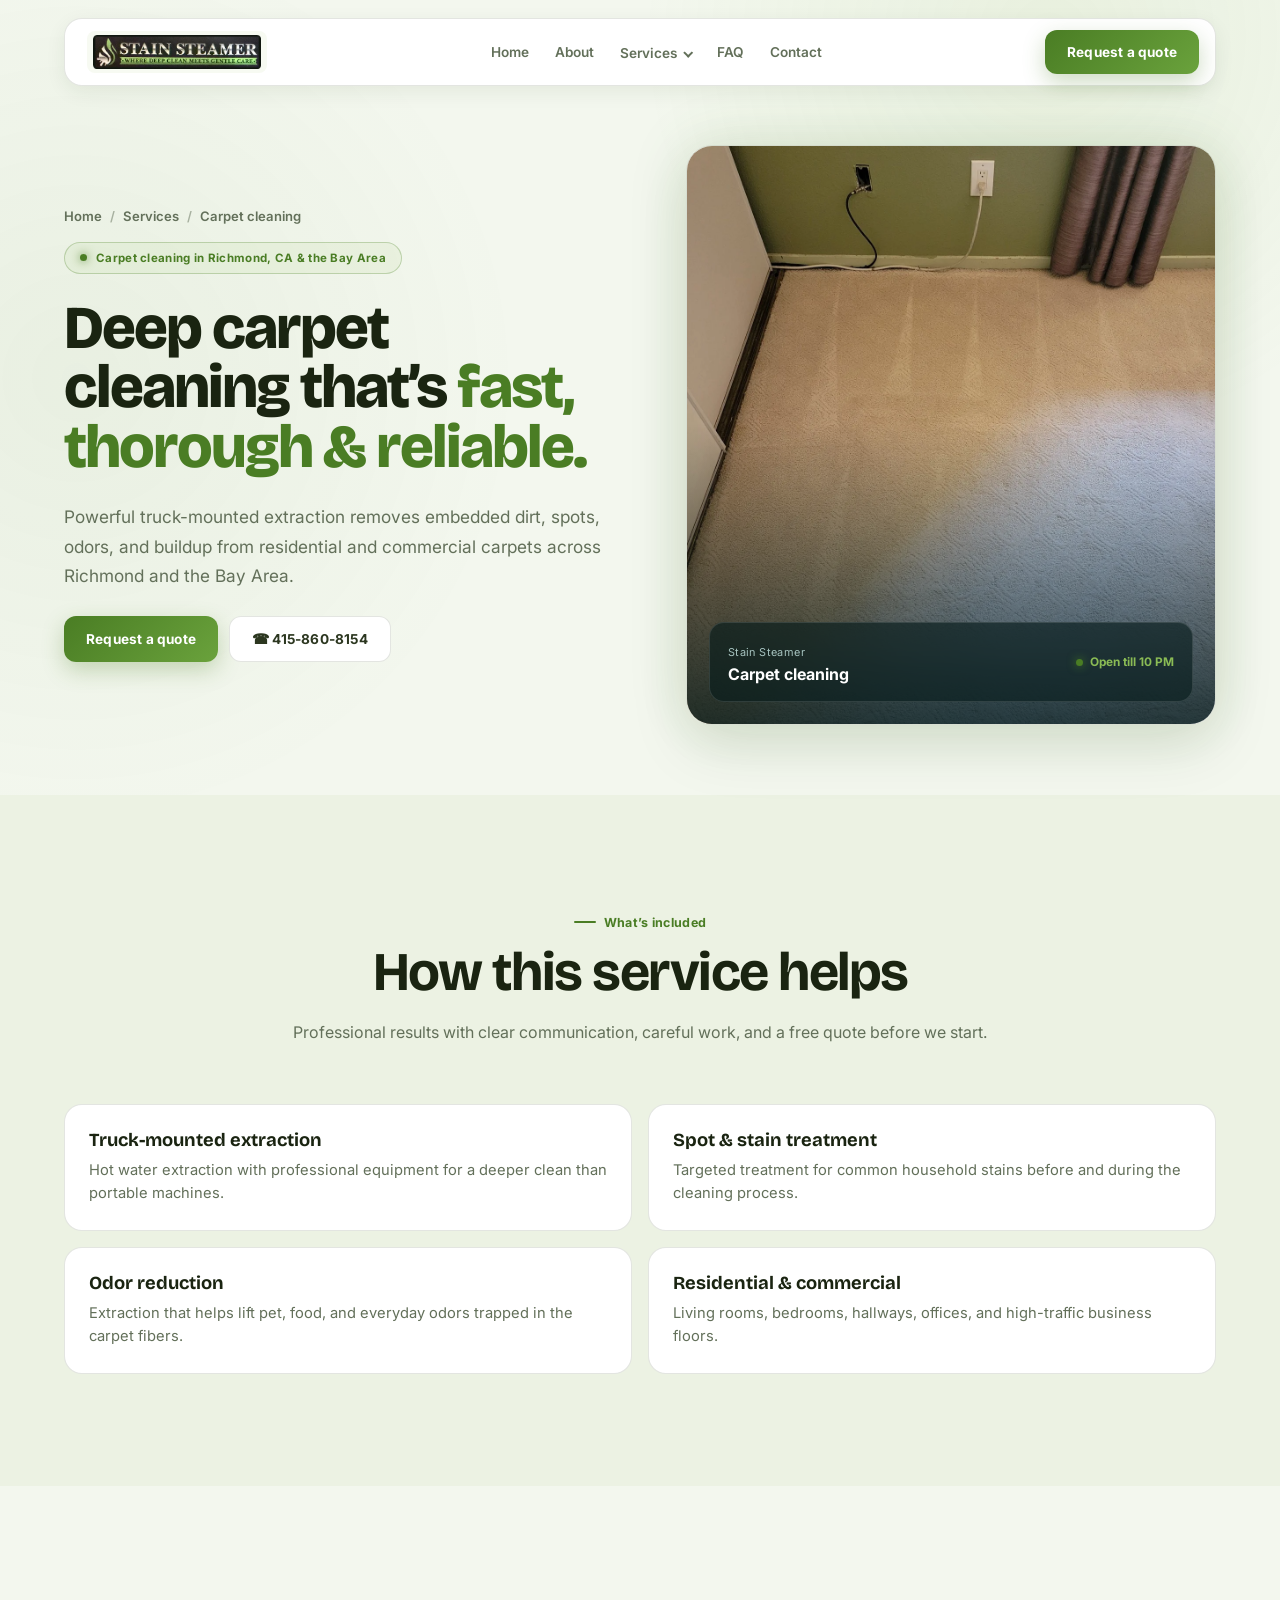
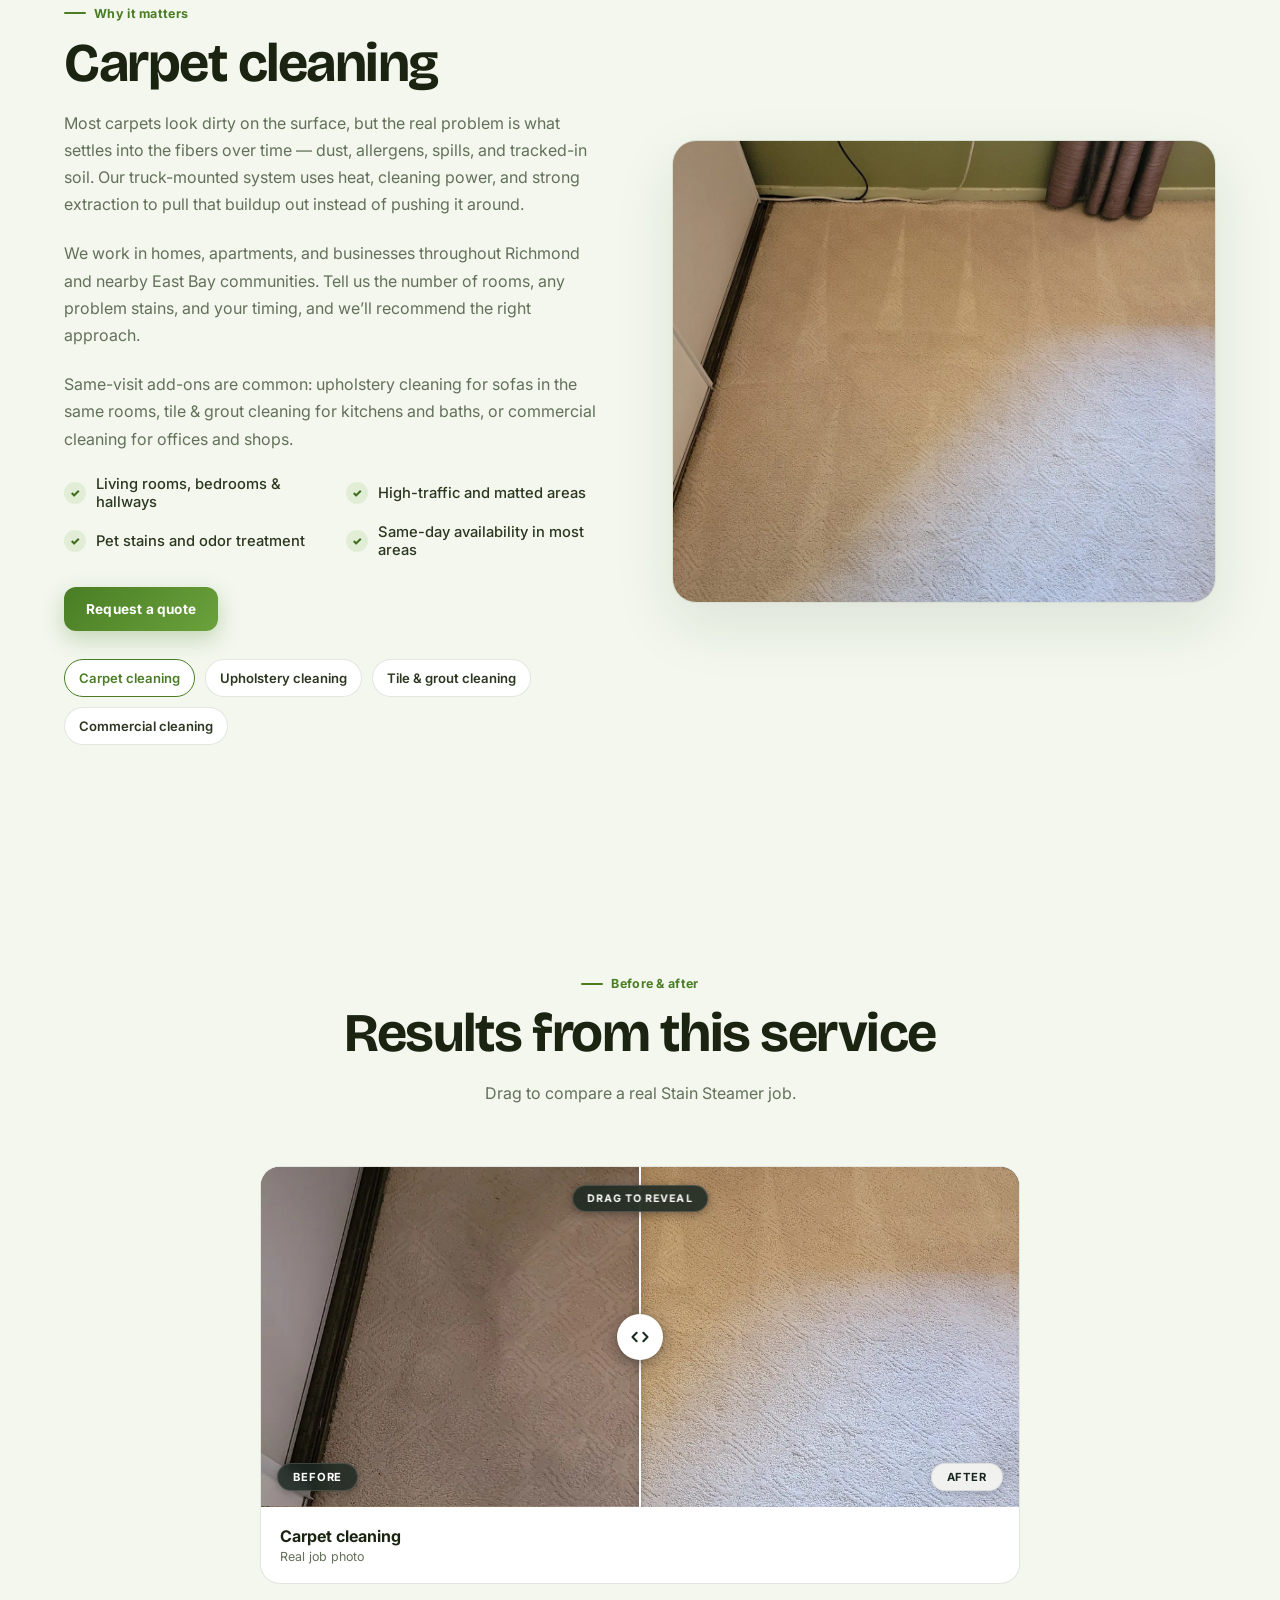
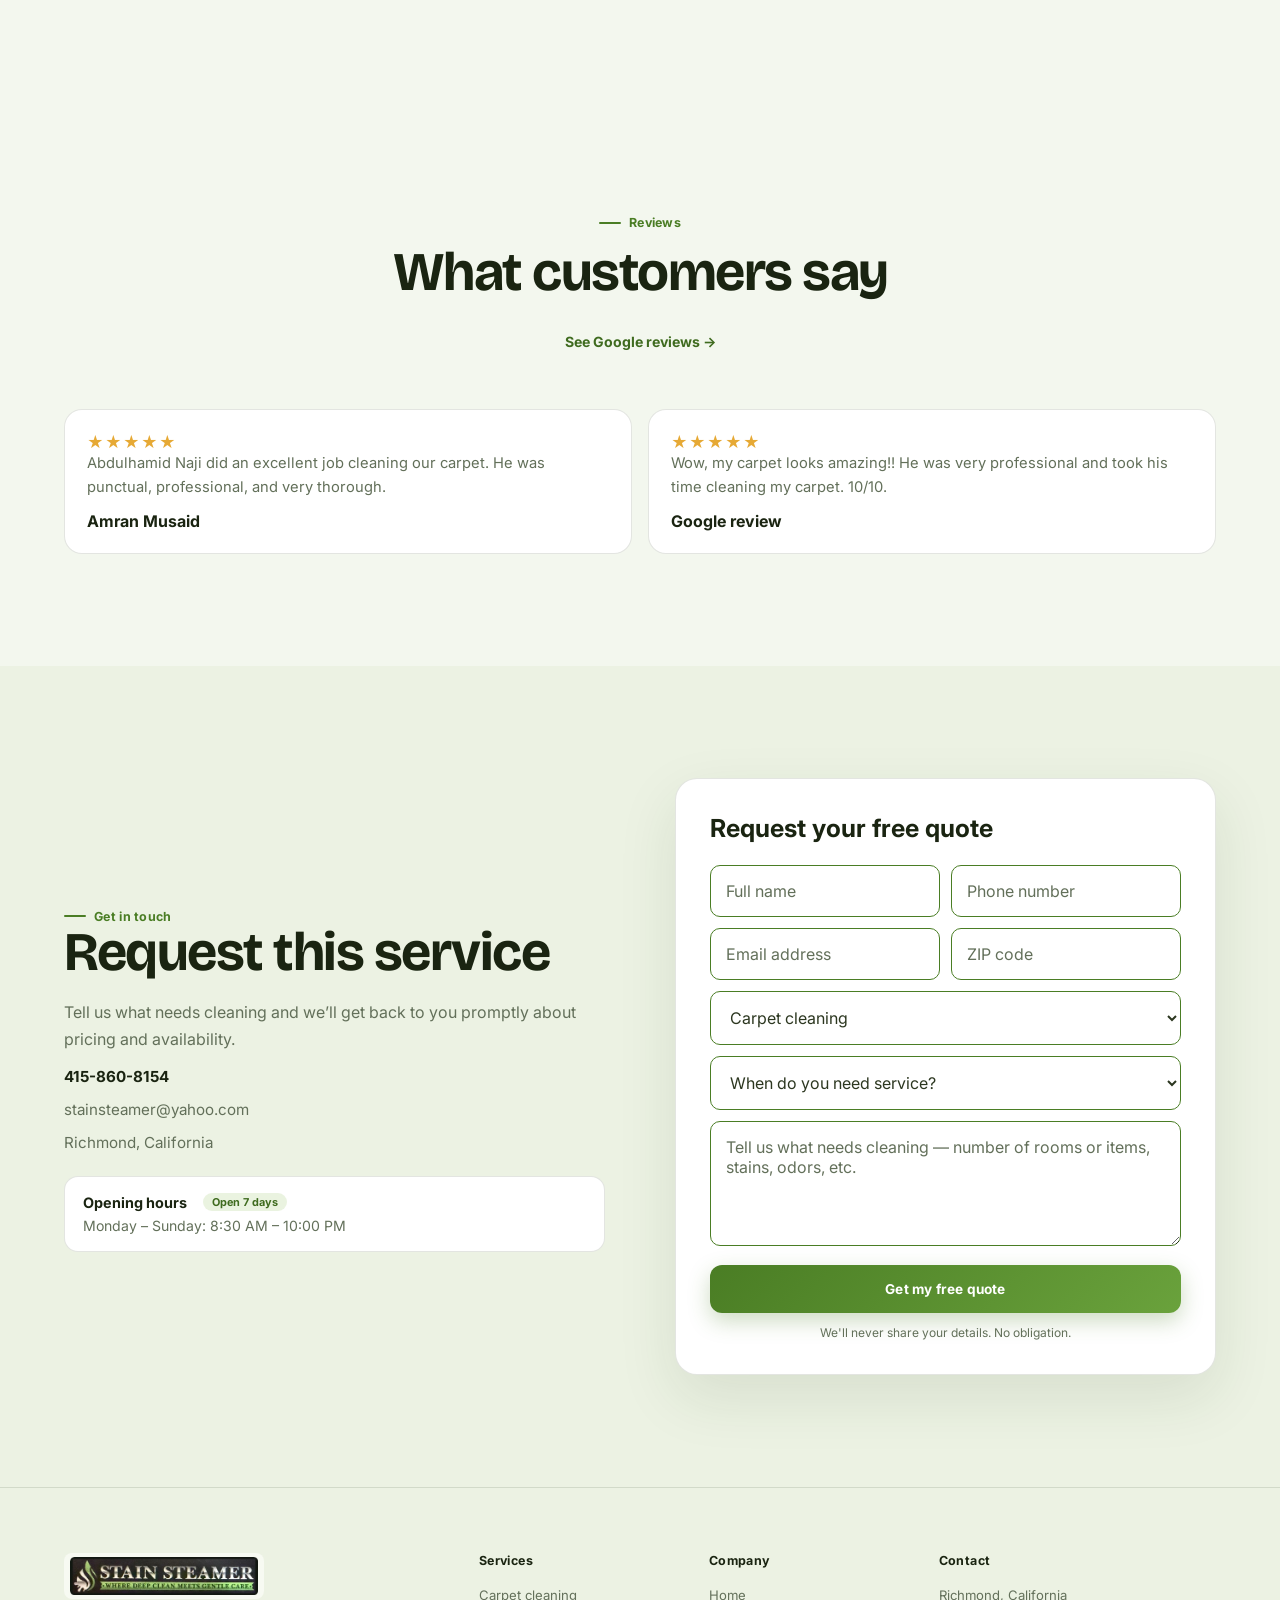
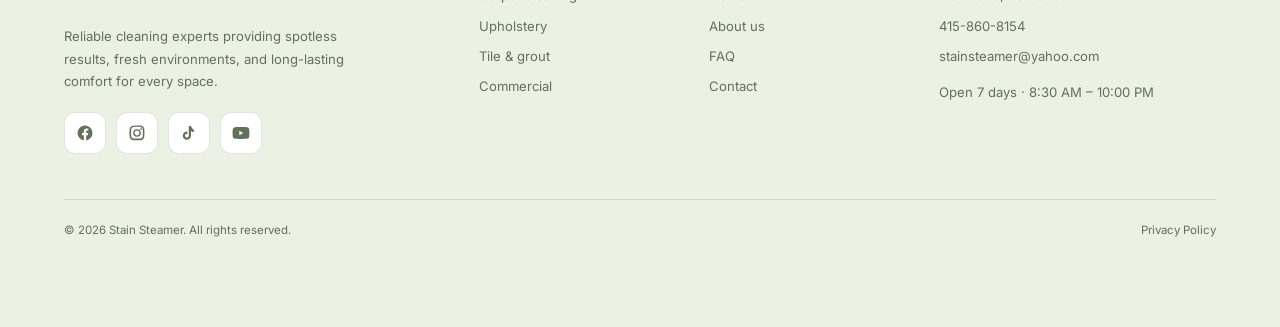
==== commit e484a899: "v dv" ====
--- a/carpet-cleaning.html
+++ b/carpet-cleaning.html
@@ -9,17 +9,20 @@
     <meta name="robots" content="index, follow" />
     <title>Carpet Cleaning Richmond CA | Stain Steamer</title>
     <meta name="description" content="Professional truck-mounted carpet cleaning in Richmond, CA and the East Bay. Deep extraction for homes and businesses. Safe, thorough, and available 7 days a week." />
-    <link rel="canonical" href="https://stainsteamerz.com/carpet-cleaning.html" />
+    <!-- Canonical uses https://YOUR-DOMAIN.com — replace globally when live. -->
+    <link rel="canonical" href="https://YOUR-DOMAIN.com/carpet-cleaning.html" />
+    <link rel="preload" as="image" href="images/room-after.webp" type="image/webp" fetchpriority="high" />
     <link rel="icon" type="image/svg+xml" href="data:image/svg+xml,%3Csvg xmlns='http://www.w3.org/2000/svg' viewBox='0 0 36 36'%3E%3Crect width='36' height='36' rx='9' fill='%23f3f7ee'/%3E%3Cpath d='M27.5 8C15.5 8 9 15 9 23c0 1.3.2 2.6.6 3.8C21.5 25 27.5 17 27.5 8Z' fill='%234a7d24'/%3E%3Cpath d='M12 25.6C16 18.4 20.6 13.4 26 9.4' stroke='%238abb55' stroke-width='1.9' fill='none' stroke-linecap='round'/%3E%3C/svg%3E" />
     <link rel="preconnect" href="https://fonts.googleapis.com" />
     <link rel="preconnect" href="https://fonts.gstatic.com" crossorigin />
     <link href="https://fonts.googleapis.com/css2?family=Bricolage+Grotesque:opsz,wght@12..96,600;12..96,700;12..96,800&family=Inter:wght@400;500;600;700&display=swap" rel="stylesheet" />
-    <link rel="stylesheet" href="style.css?v=20260921-8" />
+    <link rel="stylesheet" href="style.css?v=20261013-1" />
     <script type="application/ld+json">
       {
         "@context": "https://schema.org",
         "@type": "Service",
         "name": "Carpet cleaning",
+        "url": "https://YOUR-DOMAIN.com/carpet-cleaning.html",
         "provider": {
           "@type": "LocalBusiness",
           "name": "Stain Steamer",
@@ -36,7 +39,7 @@
     <header class="site-header">
       <div class="container nav">
         <a class="logo" href="index.html" aria-label="Stain Steamer home">
-          <img src="images/logo.png" alt="Stain Steamer - Where Deep Clean Meets Gentle Care" class="logo-img" width="200" height="41" />
+          <img src="images/logo.webp" alt="Stain Steamer - Where Deep Clean Meets Gentle Care" class="logo-img" width="200" height="41" />
         </a>
         <nav class="desktop-nav" aria-label="Main navigation">
           <a href="index.html">Home</a>
@@ -106,7 +109,7 @@
             </div>
           </div>
           <div class="visual reveal">
-            <img src="images/room-after.jpeg" alt="Freshly cleaned carpet by Stain Steamer" width="1200" height="900" />
+            <img src="images/room-after.webp" alt="Living room carpet after truck-mounted cleaning" width="1200" height="1600" fetchpriority="high" decoding="async" />
             <div class="visual-overlay"></div>
             <div class="visual-info">
               <div>
@@ -157,6 +160,7 @@
             <h2>Carpet cleaning</h2>
         <p>Most carpets look dirty on the surface, but the real problem is what settles into the fibers over time — dust, allergens, spills, and tracked-in soil. Our truck-mounted system uses heat, cleaning power, and strong extraction to pull that buildup out instead of pushing it around.</p>
         <p>We work in homes, apartments, and businesses throughout Richmond and nearby East Bay communities. Tell us the number of rooms, any problem stains, and your timing, and we’ll recommend the right approach.</p>
+        <p>Same-visit add-ons are common: <a href="upholstery-cleaning.html">upholstery cleaning</a> for sofas in the same rooms, <a href="tile-grout-cleaning.html">tile &amp; grout cleaning</a> for kitchens and baths, or <a href="commercial-cleaning.html">commercial cleaning</a> for offices and shops.</p>
             <ul class="checklist">
           <li><span class="check">✓</span> Living rooms, bedrooms & hallways</li>
           <li><span class="check">✓</span> High-traffic and matted areas</li>
@@ -172,7 +176,7 @@
             </div>
           </div>
           <div class="about-media reveal">
-            <img src="images/room-after.jpeg" alt="Freshly cleaned carpet by Stain Steamer" loading="lazy" decoding="async" />
+            <img src="images/room-after.webp" alt="Freshly cleaned carpet by Stain Steamer" loading="lazy" decoding="async"  width="1200" height="1600" />
           </div>
         </div>
       </section>
@@ -188,10 +192,10 @@
             <article class="result-card reveal">
               <div class="result-images before-after-slider" style="--slider-pos: 50%;">
                 <div class="slider-layer after-img">
-                  <img src="images/room-after.jpeg" alt="Room carpet after cleaning" loading="lazy" decoding="async" draggable="false" />
+                  <img src="images/room-after.webp" alt="Room carpet after cleaning" loading="lazy" decoding="async" draggable="false"  width="1200" height="1600" />
                 </div>
                 <div class="slider-layer before-img">
-                  <img src="images/room-before.jpeg" alt="Room carpet before cleaning" loading="lazy" decoding="async" draggable="false" />
+                  <img src="images/room-before.webp" alt="Room carpet before cleaning" loading="lazy" decoding="async" draggable="false"  width="1200" height="1600" />
                 </div>
                 <div class="slider-handle" aria-hidden="true">
                   <div class="slider-line"></div>
@@ -243,9 +247,9 @@
             <h2>Request this service</h2>
             <p>Tell us what needs cleaning and we’ll get back to you promptly about pricing and availability.</p>
             <div class="contact">
-              <strong>415-860-8154</strong>
-            </div>
-            <div class="contact">stainsteamer@yahoo.com</div>
+              <a href="tel:4158608154"><strong>415-860-8154</strong></a>
+            </div>
+            <div class="contact"><a href="mailto:stainsteamer@yahoo.com">stainsteamer@yahoo.com</a></div>
             <div class="contact">Richmond, California</div>
             <div class="contact-hours">
               <strong>Opening hours <span class="open-pill">Open 7 days</span></strong>
@@ -254,19 +258,61 @@
           </div>
           <form class="quote-form reveal" id="quoteForm">
             <h3>Request your free quote</h3>
+            <!-- TODO: CLIENT production Web3Forms access key (same as homepage) -->
             <input type="hidden" name="access_key" value="PASTE_YOUR_ACCESS_KEY_HERE" />
             <input type="hidden" name="subject" value="New quote request — Stain Steamer website" />
             <input type="hidden" name="from_name" value="Stain Steamer website" />
-            <input type="checkbox" name="botcheck" class="hidden" style="display: none" tabindex="-1" autocomplete="off" />
+            <input type="checkbox" name="botcheck" class="hidden" style="display: none" tabindex="-1" autocomplete="off" aria-hidden="true" />
+                        <div class="form-row">
+              <div class="form-field">
+                <label class="visually-hidden" for="quote-name">Full name</label>
+                <input
+                  id="quote-name"
+                  type="text"
+                  name="name"
+                  autocomplete="name"
+                  placeholder="Full name"
+                  required
+                />
+              </div>
+              <div class="form-field">
+                <label class="visually-hidden" for="quote-phone">Phone number</label>
+                <input
+                  id="quote-phone"
+                  type="tel"
+                  name="phone"
+                  autocomplete="tel"
+                  inputmode="tel"
+                  placeholder="Phone number"
+                  required
+                />
+              </div>
+            </div>
             <div class="form-row">
-              <input type="text" name="name" autocomplete="name" placeholder="Full name" required />
-              <input type="tel" name="phone" autocomplete="tel" placeholder="Phone number" required />
-            </div>
-            <div class="form-row">
-              <input type="email" name="email" autocomplete="email" placeholder="Email address" />
-              <input type="text" name="zip" autocomplete="postal-code" placeholder="ZIP code" />
-            </div>
-            <select name="service" required>
+              <div class="form-field">
+                <label class="visually-hidden" for="quote-email">Email address</label>
+                <input
+                  id="quote-email"
+                  type="email"
+                  name="email"
+                  autocomplete="email"
+                  placeholder="Email address"
+                />
+              </div>
+              <div class="form-field">
+                <label class="visually-hidden" for="quote-zip">ZIP code</label>
+                <input
+                  id="quote-zip"
+                  type="text"
+                  name="zip"
+                  autocomplete="postal-code"
+                  inputmode="numeric"
+                  placeholder="ZIP code"
+                />
+              </div>
+            </div>
+            <label class="visually-hidden" for="quote-service">Cleaning service</label>
+            <select id="quote-service" name="service" required>
           <option value="">Select a cleaning service</option>
           <option selected>Carpet cleaning</option>
           <option>Upholstery cleaning</option>
@@ -274,16 +320,18 @@
           <option>Commercial cleaning</option>
           <option>Other</option>
             </select>
-            <select name="timeline">
+            <label class="visually-hidden" for="quote-timeline">When do you need service?</label>
+            <select id="quote-timeline" name="timeline">
               <option value="">When do you need service?</option>
               <option>Today</option>
               <option>Tomorrow</option>
               <option>This week</option>
               <option>Flexible</option>
             </select>
-            <textarea name="details" placeholder="Tell us what needs cleaning — number of rooms or items, stains, odors, etc."></textarea>
+            <label class="visually-hidden" for="quote-details">Job details</label>
+            <textarea id="quote-details" name="details" placeholder="Tell us what needs cleaning — number of rooms or items, stains, odors, etc."></textarea>
             <button type="submit" class="btn">Get my free quote</button>
-            <p class="form-note">We'll never share your details. No obligation.</p>
+            <p class="form-note" role="status" aria-live="polite">We'll never share your details. No obligation.</p>
           </form>
         </div>
       </section>
@@ -294,7 +342,7 @@
         <div class="footer-grid">
           <div>
             <a class="logo" href="index.html" aria-label="Stain Steamer home">
-              <img src="images/logo.png" alt="Stain Steamer - Where Deep Clean Meets Gentle Care" class="logo-img" width="200" height="41" />
+              <img src="images/logo.webp" alt="Stain Steamer - Where Deep Clean Meets Gentle Care" class="logo-img" width="200" height="41" />
             </a>
             <p>Reliable cleaning experts providing spotless results, fresh environments, and long-lasting comfort for every space.</p>
             <div class="footer-socials" aria-label="Social media">
@@ -343,6 +391,7 @@
       </div>
     </footer>
     <a href="tel:4158608154" class="mobile-call">☎ Call 415-860-8154</a>
-    <script src="script.js?v=20260921-6" defer></script>
+    <script src="tracking.js?v=20261013-1" defer></script>
+    <script src="script.js?v=20261013-1" defer></script>
   </body>
 </html>
--- a/style.css
+++ b/style.css
@@ -556,7 +556,7 @@
   box-shadow: var(--shadow), var(--glow);
 }
 
-.visual > img {
+.visual img {
   width: 100%;
   height: 100%;
   object-fit: cover;
@@ -1469,6 +1469,10 @@
   gap: 11px;
 }
 
+.quote-copy .contact a {
+  color: inherit;
+}
+
 input,
 select,
 textarea {
@@ -1517,6 +1521,32 @@
   text-align: center;
 }
 
+.visually-hidden {
+  position: absolute;
+  width: 1px;
+  height: 1px;
+  padding: 0;
+  margin: -1px;
+  overflow: hidden;
+  clip: rect(0, 0, 0, 0);
+  white-space: nowrap;
+  border: 0;
+}
+
+.form-field {
+  position: relative;
+  min-width: 0;
+}
+
+.form-fallback-mail {
+  display: block;
+  margin: 8px 0 0;
+  text-align: center;
+  font-size: 0.85rem;
+  font-weight: 600;
+  color: var(--green-deep);
+}
+
 /* =========================================
   FOOTER
   ========================================= */
@@ -1580,6 +1610,12 @@
 }
 
 .reveal.visible {
+  opacity: 1;
+  transform: none;
+}
+
+/* Keep the first screen visible for LCP; do not wait on JS. */
+.hero .reveal {
   opacity: 1;
   transform: none;
 }
@@ -1773,6 +1809,14 @@
     font-weight: 700;
     box-shadow: 0 12px 32px rgba(74, 125, 36, 0.4);
   }
+
+  footer {
+    padding-bottom: 120px;
+  }
+
+  .quote-form {
+    padding-bottom: 28px;
+  }
 }
 
 /* =========================================
@@ -2314,6 +2358,36 @@
   color: var(--heading);
 }
 
+.legal-copy p {
+  margin-bottom: 1rem;
+  line-height: 1.7;
+  color: var(--muted);
+}
+
+.legal-copy h1 {
+  margin-bottom: 1rem;
+}
+
+.legal-copy h2 {
+  margin: 1.6rem 0 0.6rem;
+  color: var(--heading);
+}
+
+.legal-copy ul {
+  margin: 0 0 1.2rem 1.3rem;
+  list-style: disc;
+  color: var(--muted);
+  line-height: 1.7;
+}
+
+.legal-copy li {
+  margin-bottom: 0.4rem;
+}
+
+.legal-copy code {
+  font-size: 0.9em;
+}
+
 @media (max-width: 820px) {
   .mini-reviews {
     grid-template-columns: 1fr;
